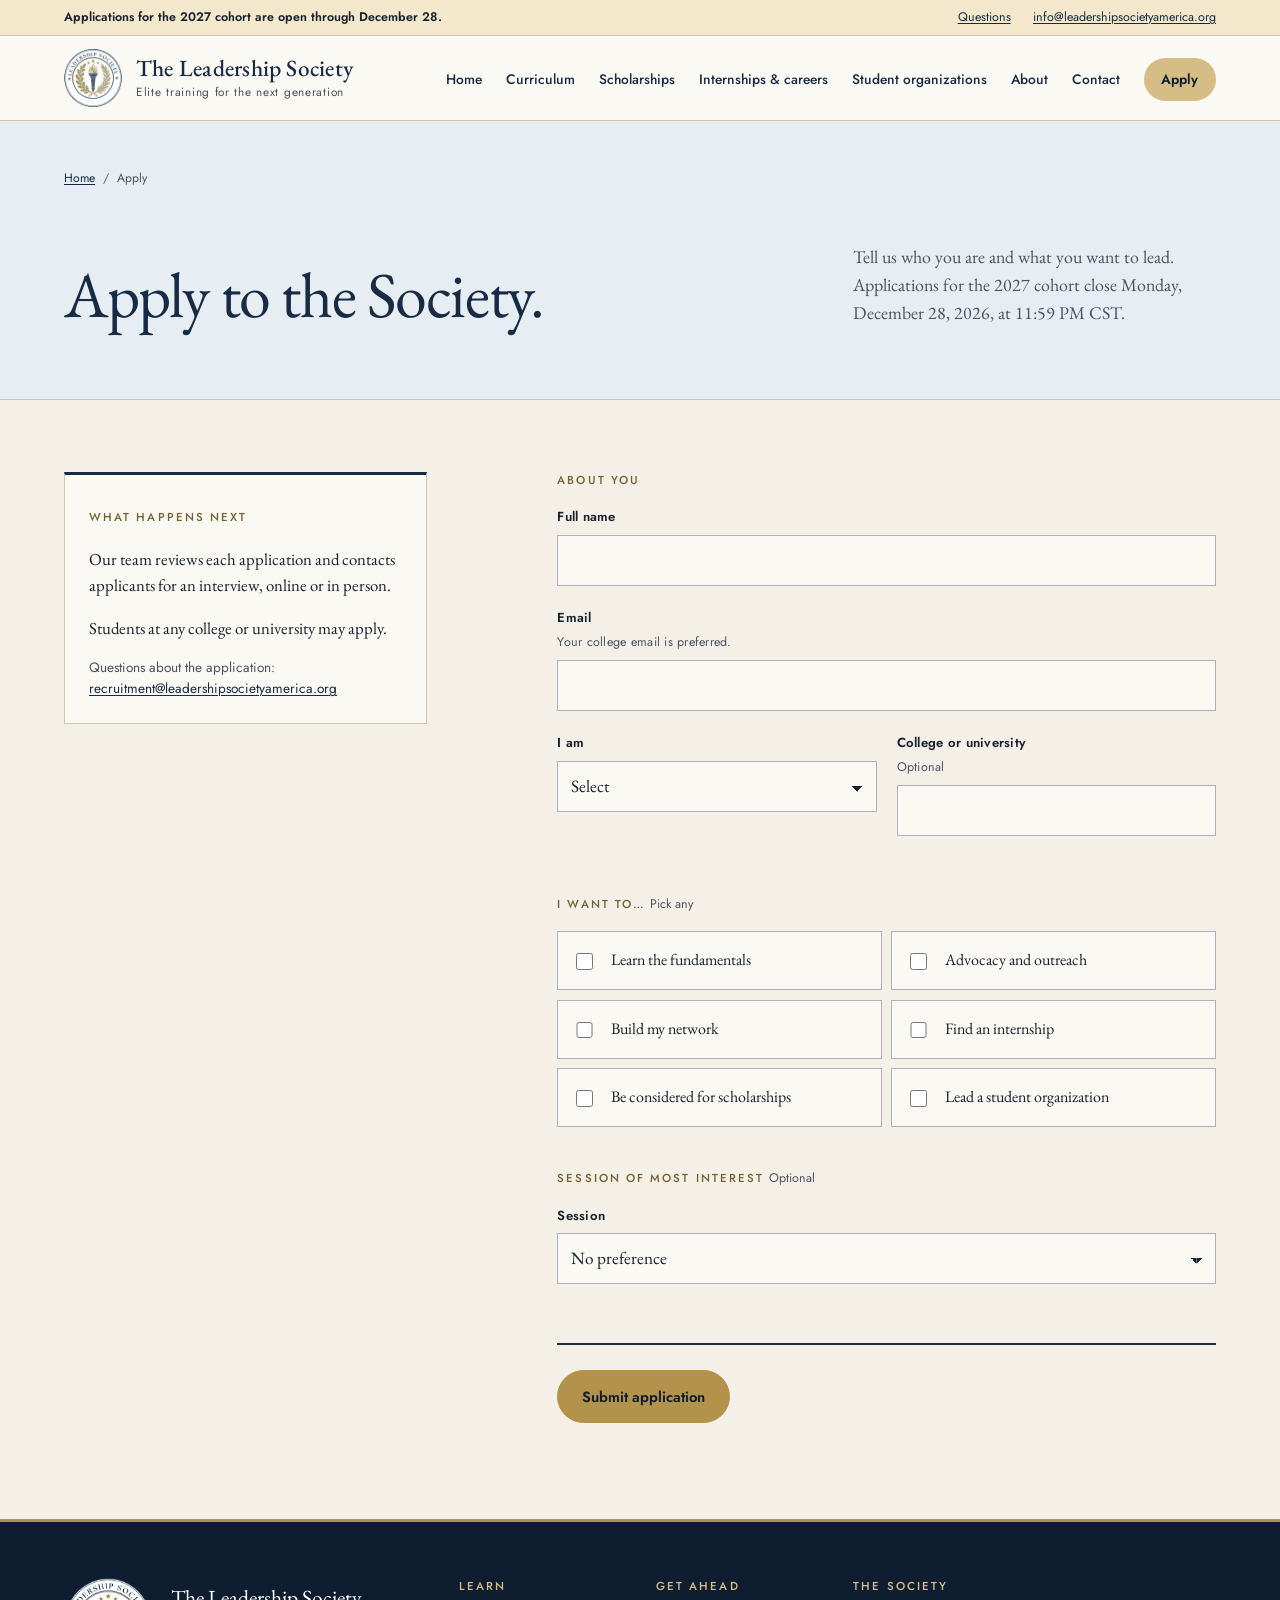
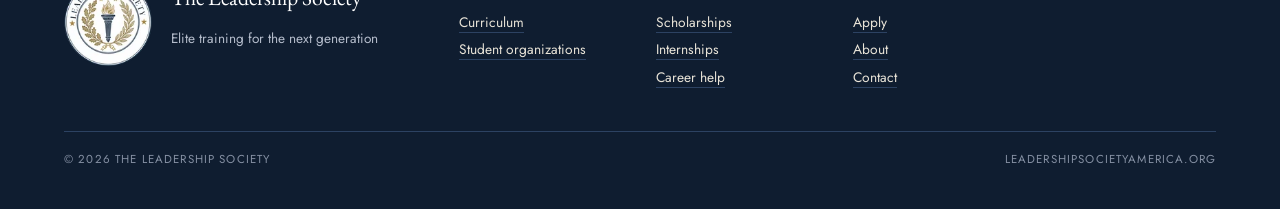
==== apply.html @ 72dde956 "Copy the Leadership Society site from the Viktor preview" ====
<!doctype html>
<html lang="en">
<head>
<meta charset="utf-8">
<meta name="viewport" content="width=device-width, initial-scale=1">
<title>Apply | The Leadership Society</title>
<meta name="description" content="Apply to the Leadership Society. Applications for the 2027 cohort close Monday, December 28, 2026, at 11:59 PM CST.">
<meta name="theme-color" content="#fbf9f4">
<meta property="og:title" content="Apply | The Leadership Society">
<meta property="og:description" content="Apply to the Leadership Society. Applications for the 2027 cohort close Monday, December 28, 2026, at 11:59 PM CST.">
<meta property="og:type" content="website">
<meta property="og:image" content="https://www.leadershipsocietyamerica.org/assets/img/seal-512.png">
<link rel="icon" href="/assets/img/favicon-32.png" sizes="32x32" type="image/png">
<link rel="apple-touch-icon" href="/assets/img/apple-touch-icon.png">
<link rel="preload" href="/assets/fonts/eb-garamond-latin-400-normal.woff2" as="font" type="font/woff2" crossorigin>
<link rel="preload" href="/assets/fonts/jost-latin-500-normal.woff2" as="font" type="font/woff2" crossorigin>
<link rel="stylesheet" href="/assets/site.css">
</head>
<body>
<a class="skip" href="#main">Skip to content</a>
<div class="utility"><div class="wrap"><span><b>Applications for the 2027 cohort are open through December 28.</b></span><span class="u-right"><a href="/trainings#questions">Questions</a><a href="mailto:info@leadershipsocietyamerica.org">info@leadershipsocietyamerica.org</a></span></div></div>
<header class="masthead">
  <div class="wrap">
    <a class="brand" href="/" aria-label="The Leadership Society, home">
      <picture><source type="image/webp" srcset="/assets/img/seal-128.webp 1x, /assets/img/seal-256.webp 2x"><img src="/assets/img/seal-128.png" alt="" width="64" height="64" decoding="async"></picture>
      <span class="brand-name"><b>The Leadership Society</b><small>Elite training for the next generation</small></span>
    </a>
    <button class="menu-toggle" type="button" aria-expanded="false" aria-controls="site-nav" aria-label="Open menu"><svg class="mt-icon" viewBox="0 0 24 24" width="18" height="18" fill="none" stroke="currentColor" stroke-width="1.6" stroke-linecap="round" aria-hidden="true" focusable="false"><path class="mt-a" d="M4 7h16"/><path class="mt-b" d="M4 12h16"/><path class="mt-c" d="M4 17h16"/></svg><span class="mt-label">Menu</span></button>
    <nav class="nav" id="site-nav" aria-label="Main"><ul><li><a href="/">Home</a></li><li><a href="/trainings">Curriculum</a></li><li><a href="/scholarships">Scholarships</a></li><li><a href="/internships">Internships &amp; careers</a></li><li><a href="/organizations">Student organizations</a></li><li><a href="/about">About</a></li><li><a href="/contact">Contact</a></li><li><a href="/apply" class="nav-apply" aria-current="page">Apply</a></li></ul></nav>
  </div>
</header>
<main id="main">
<section class="pagehead">
  <div class="wrap">
    <nav class="crumbs" aria-label="Breadcrumb"><a href="/">Home</a><span aria-hidden="true">/</span>Apply</nav>
    <div class="grid">
      <div class="ph-main"><h1 class="display">Apply to the Society.</h1></div>
      <div class="aside"><p>Tell us who you are and what you want to lead. Applications for the 2027 cohort close Monday, December 28, 2026, at 11:59 PM CST.</p></div>
    </div>
  </div>
</section>

<div class="form-wrap">
  <div class="wrap grid">
    <aside class="form-side">
      <div class="box">
        <span class="label">What happens next</span>
        <p style="margin-top:1rem">Our team reviews each application and contacts applicants for an interview, online or in person.</p>
        <p>Students at any college or university may apply.</p>
        <p class="small">Questions about the application: <a href="mailto:recruitment@leadershipsocietyamerica.org">recruitment@leadershipsocietyamerica.org</a></p>
      </div>
    </aside>
    <div class="form-main">
      <!-- TODO(application backend): this placeholder form does not submit anywhere. The native 45-question application and its delivery backend are a separate work stream; mount it here (keep id="join-form" or update site.js). Hidden utm_source is filled by site.js. -->
      <form id="join-form" action="#" method="post" data-endpoint="" novalidate>
        <input type="hidden" name="utm_source" id="utm_source" value="Direct">
        <fieldset>
          <legend class="label">About you</legend>
          <div class="field"><label for="name">Full name</label><input type="text" id="name" name="name" autocomplete="name" required aria-describedby="name-err"><span class="error" id="name-err" aria-live="polite"></span></div>
          <div class="field"><label for="email">Email <span class="hint">Your college email is preferred.</span></label><input type="email" id="email" name="email" autocomplete="email" inputmode="email" required aria-describedby="email-err"><span class="error" id="email-err" aria-live="polite"></span></div>
          <div class="field-row">
            <div class="field"><label for="role">I am</label><select id="role" name="role" required aria-describedby="role-err"><option value="">Select</option><option>A college student</option><option>A graduate student</option><option>An educator or adviser</option><option>Other</option></select><span class="error" id="role-err" aria-live="polite"></span></div>
            <div class="field"><label for="college">College or university <span class="hint">Optional</span></label><input type="text" id="college" name="college" autocomplete="organization"></div>
          </div>
        </fieldset>
        <fieldset aria-describedby="goal-err">
          <legend class="label">I want to&hellip; <span class="hint" style="display:inline;text-transform:none;letter-spacing:0">Pick any</span></legend>
          <div class="chk"><label class="choice"><input type="checkbox" name="goal" value="training"><span>Learn the fundamentals</span></label><label class="choice"><input type="checkbox" name="goal" value="advocacy"><span>Advocacy and outreach</span></label><label class="choice"><input type="checkbox" name="goal" value="network"><span>Build my network</span></label><label class="choice"><input type="checkbox" name="goal" value="internship"><span>Find an internship</span></label><label class="choice"><input type="checkbox" name="goal" value="scholarship"><span>Be considered for scholarships</span></label><label class="choice"><input type="checkbox" name="goal" value="organization"><span>Lead a student organization</span></label></div>
          <span class="error" id="goal-err" aria-live="polite"></span>
        </fieldset>
        <fieldset>
          <legend class="label">Session of most interest <span class="hint" style="display:inline;text-transform:none;letter-spacing:0">Optional</span></legend>
          <div class="field"><label for="training">Session</label><select id="training" name="training"><option value="">No preference</option><option value="speaking">Speaking to a room</option><option value="meetings">Running a meeting</option><option value="peers">Leading your peers</option><option value="student-org">Leading a student organization</option><option value="coalitions">Bringing people together</option><option value="advocacy">Advocating on campus</option><option value="sales">Sales and marketing</option><option value="internship">Starting an internship</option><option value="resume">R&eacute;sum&eacute;s and interviews</option></select></div>
        </fieldset>
        <div class="form-actions">
          <button class="btn btn-gold" type="submit">Submit application</button>
          
        </div>
        <div class="form-status" id="form-status" role="status" hidden></div>
      </form>
    </div>
  </div>
</div>
</main>
<footer class="footer">
  <div class="wrap">
    <div class="grid">
      <div class="f-brand">
        <picture><source type="image/webp" srcset="/assets/img/seal-128.webp 1x, /assets/img/seal-256.webp 2x"><img src="/assets/img/seal-128.png" alt="" width="88" height="88" loading="lazy" decoding="async"></picture>
        <div><p>The Leadership Society</p><span class="small">Elite training for the next generation</span></div>
      </div>
      <div class="f-col">
        <span class="label">Learn</span>
        <ul><li><a href="/trainings">Curriculum</a></li><li><a href="/organizations">Student organizations</a></li></ul>
      </div>
      <div class="f-col">
        <span class="label">Get ahead</span>
        <ul><li><a href="/scholarships">Scholarships</a></li><li><a href="/internships">Internships</a></li><li><a href="/internships#career-help">Career help</a></li></ul>
      </div>
      <div class="f-col wide">
        <span class="label">The Society</span>
        <ul><li><a href="/apply">Apply</a></li><li><a href="/about">About</a></li><li><a href="/contact">Contact</a></li></ul>
      </div>
    </div>
    <div class="colophon"><span>&copy; 2026 The Leadership Society</span><span>leadershipsocietyamerica.org</span></div>
  </div>
</footer>
<script src="/assets/site.js" defer></script>
</body>
</html>
---- assets/site.css ----
/* The Leadership Society — site styles
   Type: EB Garamond (display, text) + Jost (labels, UI; replaced Libre Franklin 2026-10-15). Both SIL OFL, self-hosted.
   Palette: navy and gold from the seal, on off-white paper. */

@font-face { font-family: "EB Garamond"; src: url("fonts/eb-garamond-latin-400-normal.woff2") format("woff2"); font-weight: 400; font-style: normal; font-display: swap; }
@font-face { font-family: "EB Garamond"; src: url("fonts/eb-garamond-latin-400-italic.woff2") format("woff2"); font-weight: 400; font-style: italic; font-display: swap; }
@font-face { font-family: "EB Garamond"; src: url("fonts/eb-garamond-latin-500-normal.woff2") format("woff2"); font-weight: 500; font-style: normal; font-display: swap; }
@font-face { font-family: "Jost"; src: url("fonts/jost-latin-400-normal.woff2") format("woff2"); font-weight: 400; font-style: normal; font-display: swap; }
@font-face { font-family: "Jost"; src: url("fonts/jost-latin-500-normal.woff2") format("woff2"); font-weight: 500; font-style: normal; font-display: swap; }
@font-face { font-family: "Jost"; src: url("fonts/jost-latin-600-normal.woff2") format("woff2"); font-weight: 600; font-style: normal; font-display: swap; }

:root {
  --paper: #f4f0e7;
  --paper-deep: #ebe5d8;
  --white: #fbf9f4;
  --ink: #18212d;
  --ink-soft: #4b5361;
  --navy: #172b45;
  --navy-deep: #0f1d30;
  --navy-line: #2c4262;
  --gold: #b3924b;        /* gold on navy */
  --gold-light: #d6bd86;  /* small gold text on navy */
  --gold-ink: #75602f;    /* gold dark enough for text on paper */
  --on-navy: #e9e4d8;
  --on-navy-soft: #b4bccb;
  --rule: #cfc7b6;
  --gold-wash: #f3e8cc;
  --sky: #e6edf3;

  --serif: "EB Garamond", "Iowan Old Style", "Palatino Linotype", Palatino, Georgia, serif;
  --sans: "Jost", "Futura", "Century Gothic", "Helvetica Neue", Arial, sans-serif;

  --measure: 34rem;
  --gutter: clamp(1.25rem, 4vw, 3rem);
  --wrap: 78rem;
}

*, *::before, *::after { box-sizing: border-box; }
html { -webkit-text-size-adjust: 100%; text-size-adjust: 100%; scroll-padding-top: 1rem; }
body {
  margin: 0; background: var(--paper); color: var(--ink);
  font-family: var(--serif); font-size: clamp(1.1rem, 0.35vw + 1rem, 1.25rem); line-height: 1.55;
  font-kerning: normal; font-variant-ligatures: common-ligatures; text-rendering: optimizeLegibility;
}
img, svg { display: block; max-width: 100%; height: auto; }
a { color: var(--navy); text-decoration-thickness: 1px; text-underline-offset: 0.18em; }
a:hover { text-decoration-thickness: 2px; }
:focus-visible { outline: 2px solid var(--gold); outline-offset: 3px; }
::selection { background: var(--navy); color: var(--paper); }

.skip { position: absolute; left: -999px; top: 0; background: var(--gold); color: var(--navy-deep); padding: .6rem 1rem; font-family: var(--sans); font-size: .85rem; z-index: 10; }
.skip:focus { left: 1rem; top: 1rem; }
.wrap { max-width: var(--wrap); margin: 0 auto; padding: 0 var(--gutter); }
.grid { display: grid; grid-template-columns: repeat(12, minmax(0, 1fr)); column-gap: clamp(1rem, 2.5vw, 2.5rem); }

.label { font-family: var(--sans); font-size: .72rem; font-weight: 600; letter-spacing: .16em; text-transform: uppercase; color: var(--gold-ink); }
.on-navy .label, .label.light { color: var(--gold-light); }

/* ---------- Utility bar + header (light, school-like) ---------- */
.utility { background: var(--gold-wash); color: var(--ink); font-family: var(--sans); font-size: .78rem; border-bottom: 1px solid var(--rule); }
.utility .wrap { display: flex; justify-content: space-between; gap: 1rem; padding-top: .5rem; padding-bottom: .5rem; }
.utility a { color: var(--navy); }
.utility b { font-weight: 600; }
.utility .u-right { display: flex; gap: 1.4rem; }

.masthead { background: var(--white); color: var(--navy); border-bottom: 1px solid var(--rule); position: relative; }
.masthead .wrap { display: flex; align-items: center; justify-content: space-between; gap: 2rem; padding-top: .8rem; padding-bottom: .8rem; }
.brand { display: flex; align-items: center; gap: .9rem; color: var(--navy); text-decoration: none; }
.brand img { width: 3.6rem; height: 3.6rem; flex: none; }
.brand-name { display: flex; flex-direction: column; line-height: 1.05; }
.brand-name b { font-weight: 500; font-size: 1.45rem; letter-spacing: .01em; color: var(--navy); }
.brand-name small { font-family: var(--sans); font-size: .66rem; letter-spacing: .08em; color: var(--ink-soft); margin-top: .35rem; }

.nav ul { list-style: none; margin: 0; padding: 0; display: flex; gap: 1.5rem; align-items: center; }
.nav a { font-family: var(--sans); font-size: .86rem; font-weight: 500; color: var(--navy); text-decoration: none; padding: .4rem 0; border-bottom: 2px solid transparent; white-space: nowrap; }
.nav a:hover { border-bottom-color: var(--gold); }
.nav a[aria-current="page"] { border-bottom-color: var(--gold); font-weight: 600; }
.nav a.nav-apply { background: var(--gold); color: var(--navy-deep); padding: .7rem 1.1rem; border: 0; border-radius: 999px; font-weight: 600; }
.nav a.nav-apply:hover, .nav a.nav-apply[aria-current="page"] { background: var(--gold-light); }
.menu-toggle { display: none; }

/* ---------- Type ---------- */
h1, h2, h3 { font-weight: 400; margin: 0; letter-spacing: -.01em; }
.display { font-size: clamp(2.7rem, 6vw, 5.4rem); line-height: 1.0; letter-spacing: -.022em; }
.display em { font-style: italic; color: var(--gold); }
.h2 { font-size: clamp(1.9rem, 3.2vw, 2.75rem); line-height: 1.08; }
.h3 { font-size: 1.55rem; line-height: 1.2; }
.lede { font-size: clamp(1.2rem, 1vw + 1rem, 1.5rem); line-height: 1.45; max-width: 33rem; }
p { margin: 0 0 1em; max-width: var(--measure); }
.small { font-family: var(--sans); font-size: .85rem; line-height: 1.55; color: var(--ink-soft); }

.btn { display: inline-block; font-family: var(--sans); font-size: .92rem; font-weight: 600; text-decoration: none; padding: .9rem 1.5rem; border: 1px solid var(--navy); background: var(--navy); color: #fff; border-radius: 999px; cursor: pointer; }
.btn-line { background: transparent; color: var(--navy); }
.btn-line:hover { background: var(--navy); color: #fff; }
.btn:hover { background: var(--navy-deep); border-color: var(--navy-deep); color: #fff; }
.btn-gold { background: var(--gold); border-color: var(--gold); color: var(--navy-deep); }
.btn-gold:hover { background: var(--gold-light); border-color: var(--gold-light); color: var(--navy-deep); }
.textlink { font-family: var(--sans); font-size: .85rem; font-weight: 500; }

/* ---------- Home hero ---------- */
.hero { background: var(--navy); color: var(--on-navy); }
.hero .grid { padding-top: clamp(3rem, 7vw, 5.5rem); padding-bottom: clamp(3rem, 6vw, 4.5rem); align-items: center; row-gap: 2.5rem; }
.hero .copy { grid-column: 1 / span 7; }
.hero .copy .label { display: block; margin-bottom: 1.6rem; }
.hero h1 { color: #fff; }
.hero .lede { color: var(--on-navy); margin-top: 1.8rem; }
.hero .seal-col { grid-column: 9 / span 4; margin: 0; }
.hero .seal-col img { width: 100%; max-width: 21rem; margin-left: auto; border-radius: 50%; box-shadow: 0 0 0 10px rgba(255,255,255,.04), 0 0 0 11px var(--navy-line); }
.cta-line { display: flex; flex-wrap: wrap; align-items: center; gap: 1rem 1.8rem; margin-top: 2.4rem; }
.hero .textlink, .on-navy .textlink { color: #fff; }

.facts { border-top: 1px solid var(--navy-line); }
.facts dl { margin: 0; display: grid; grid-template-columns: repeat(4, 1fr); }
.facts dl > div { padding: 1.4rem 1.5rem 1.6rem 0; }
.facts dl > div + div { border-left: 1px solid var(--navy-line); padding-left: 1.5rem; }
.facts dt { margin-bottom: .45rem; }
.facts dd { margin: 0; font-size: 1.2rem; line-height: 1.3; color: #fff; }

/* ---------- Sections ---------- */
.section { padding: clamp(3.5rem, 8vw, 6.5rem) 0; }
.section.tint { background: var(--paper-deep); }
.section-head { grid-column: 1 / span 4; }
.section-head .label { display: block; margin-bottom: 1rem; }
.section-head p { margin-top: 1.2rem; color: var(--ink-soft); font-size: 1.1rem; }
.section-body { grid-column: 6 / span 7; }
.section-wide { grid-column: 1 / -1; }
.head-row { display: flex; justify-content: space-between; align-items: end; gap: 2rem; flex-wrap: wrap; margin-bottom: 2.2rem; }
.head-row .label { display: block; margin-bottom: 1rem; }

/* ---------- Path panels ---------- */
.path-panels { display: grid; grid-template-columns: 1fr 1fr; gap: 1.5rem; }
.panel { background: var(--white); border: 1px solid var(--rule); border-top: 3px solid var(--navy); display: flex; flex-direction: column; }
.panel-body { padding: 1.8rem 1.8rem 1.6rem; flex: 1; }
.numeral { display: block; font-size: 3rem; line-height: .9; color: var(--gold); margin-bottom: 1rem; }
.panel h3 { margin-bottom: .7rem; }
.panel p { font-size: 1.08rem; }
.ticks { list-style: none; margin: 1.2rem 0 0; padding: 0; font-family: var(--sans); font-size: .86rem; color: var(--ink-soft); }
.ticks li { padding: .55rem 0 .55rem 1.3rem; border-top: 1px solid var(--rule); position: relative; }
.ticks li::before { content: ""; position: absolute; left: 0; top: 1.05rem; width: .55rem; height: 1px; background: var(--gold-ink); }
.panel-cta { display: flex; justify-content: space-between; align-items: center; background: var(--navy); color: #fff; text-decoration: none; font-family: var(--sans); font-size: .76rem; font-weight: 600; letter-spacing: .14em; text-transform: uppercase; padding: 1rem 1.8rem; }
.panel-cta span { color: var(--gold-light); font-size: 1rem; letter-spacing: 0; }
.panel-cta:hover { background: var(--navy-deep); color: #fff; }

/* ---------- Training catalogue ---------- */
.filters { display: flex; flex-wrap: wrap; gap: .5rem; }
.filters button { font-family: var(--sans); font-size: .72rem; font-weight: 600; letter-spacing: .12em; text-transform: uppercase; background: transparent; color: var(--navy); border: 1px solid var(--navy); padding: .6rem .9rem; cursor: pointer; border-radius: 0; }
.filters button[aria-pressed="true"] { background: var(--navy); color: #fff; }
.filters button:hover { border-color: var(--gold-ink); }
.catalogue { list-style: none; margin: 0; padding: 0; border-top: 2px solid var(--navy); }
.session { display: grid; grid-template-columns: 11rem minmax(0, 1.1fr) minmax(0, 1.5fr) 8rem; gap: 1.5rem; align-items: baseline; padding: 1.3rem 0; border-bottom: 1px solid var(--rule); }
.session[hidden] { display: none; }
.track { font-family: var(--sans); font-size: .7rem; font-weight: 600; letter-spacing: .12em; text-transform: uppercase; color: var(--gold-ink); }
.session h3 { font-size: 1.35rem; line-height: 1.2; }
.session p { margin: 0; font-size: 1.02rem; color: var(--ink-soft); }
.format { font-family: var(--sans); font-size: .76rem; color: var(--ink-soft); text-align: right; }
.cat-note { margin-top: 1.3rem; }

/* ---------- Numbers ---------- */
.numbers { background: var(--navy-deep); color: var(--on-navy); }
.numbers .wrap { padding-top: clamp(3rem, 7vw, 5rem); padding-bottom: clamp(3rem, 7vw, 5rem); }
.numbers ul { list-style: none; margin: 2rem 0 0; padding: 0; display: grid; grid-template-columns: repeat(4, 1fr); border-top: 1px solid var(--navy-line); }
.numbers li { padding: 1.6rem 1.5rem 0 0; }
.numbers li + li { border-left: 1px solid var(--navy-line); padding-left: 1.5rem; }
.figure { display: block; font-size: clamp(2.8rem, 5vw, 4.2rem); line-height: 1; color: #fff; }
.figure.pending { color: var(--gold); }
.numbers .what { display: block; font-family: var(--sans); font-size: .82rem; color: var(--on-navy); margin-top: .7rem; }
.numbers .note { display: block; font-family: var(--sans); font-size: .72rem; color: var(--on-navy-soft); margin-top: .3rem; }
.numbers h2 { color: #fff; }

/* ---------- Calendar ---------- */
.calendar { margin: 0; padding: 0; list-style: none; }
.calendar li { display: grid; grid-template-columns: 9.5rem 1fr; gap: 1.5rem; padding: 1.1rem 0; border-bottom: 1px solid var(--rule); }
.calendar li:first-child { border-top: 2px solid var(--navy); }
.calendar .when { font-family: var(--sans); font-size: .76rem; font-weight: 600; letter-spacing: .1em; text-transform: uppercase; color: var(--navy); padding-top: .3rem; }
.calendar p { margin: 0; }

/* ---------- Closing CTA ---------- */
.closing { background: var(--paper-deep); border-top: 1px solid var(--rule); }
.closing .grid { align-items: end; }
.closing h2 { grid-column: 1 / span 7; }
.closing .act { grid-column: 9 / span 4; }

/* ---------- Inner page head ---------- */
.pagehead { background: var(--navy); color: var(--on-navy); }
.pagehead .wrap { padding-top: clamp(2rem, 5vw, 3rem); padding-bottom: clamp(2.5rem, 6vw, 4.5rem); }
.crumbs { font-family: var(--sans); font-size: .76rem; color: var(--on-navy-soft); margin-bottom: clamp(2rem, 5vw, 3.5rem); }
.crumbs a { color: var(--on-navy); }
.crumbs span[aria-hidden] { margin: 0 .5rem; color: var(--gold); }
.pagehead .grid { align-items: end; }
.pagehead .ph-main { grid-column: 1 / span 8; }
.pagehead .label { display: block; margin-bottom: 1.3rem; color: var(--gold-light); }
.pagehead h1 { color: #fff; }
.pagehead .aside { grid-column: 9 / span 4; }
.pagehead .aside p { font-size: 1.12rem; color: var(--on-navy); margin: 0; }

/* ---------- Prose ---------- */
.prose-grid { padding: clamp(3rem, 7vw, 5.5rem) 0; }
.margin-note { grid-column: 1 / span 3; }
.margin-note .label { display: block; position: sticky; top: 1.5rem; }
.prose { grid-column: 4 / span 8; }
.prose h2 { margin: 3.2rem 0 1rem; }
.prose h2:first-child { margin-top: 0; }
.prose p.drop::first-letter { float: left; font-size: 4.4em; line-height: .8; padding: .08em .08em 0 0; color: var(--navy); }
.prose ul { padding-left: 1.1rem; max-width: var(--measure); }
.prose li { margin-bottom: .55rem; }
.prose li::marker { color: var(--gold-ink); }
.prose .path-panels { margin-top: 1.2rem; }
.qa dt { font-size: 1.28rem; margin-top: 1.6rem; }
.qa dd { margin: .35rem 0 0; max-width: var(--measure); color: var(--ink-soft); }

/* ---------- Form ---------- */
.form-wrap { padding: clamp(2.5rem, 6vw, 4.5rem) 0 clamp(4rem, 8vw, 6rem); }
.form-side { grid-column: 1 / span 4; }
.form-side .box { border-top: 3px solid var(--navy); background: var(--white); border-left: 1px solid var(--rule); border-right: 1px solid var(--rule); border-bottom: 1px solid var(--rule); padding: 1.5rem; position: sticky; top: 1.5rem; }
.form-side p { font-size: 1.05rem; }
.form-side p.small { font-size: .85rem; margin: 0; }
.form-main { grid-column: 6 / span 7; }
form fieldset { border: 0; padding: 0; margin: 0 0 2.25rem; }
form legend { padding: 0; margin-bottom: 1.1rem; }
.field { margin-bottom: 1.4rem; }
.field-row { display: grid; grid-template-columns: 1fr 1fr; gap: 1.25rem; }
label, .group-label { display: block; font-family: var(--sans); font-size: .82rem; font-weight: 600; letter-spacing: .02em; margin-bottom: .45rem; }
.hint { display: block; font-family: var(--sans); font-size: .78rem; color: var(--ink-soft); font-weight: 400; margin-top: .3rem; }
input[type="text"], input[type="email"], select, textarea { width: 100%; font: inherit; font-size: 1.08rem; color: var(--ink); background: var(--white); border: 1px solid #aeb2b8; border-radius: 0; padding: .7rem .8rem; appearance: none; }
select { background-image: linear-gradient(45deg, transparent 50%, var(--ink) 50%), linear-gradient(135deg, var(--ink) 50%, transparent 50%); background-position: calc(100% - 1.15rem) 55%, calc(100% - .8rem) 55%; background-size: .35rem .35rem; background-repeat: no-repeat; padding-right: 2.2rem; }
textarea { min-height: 11rem; resize: vertical; line-height: 1.5; }
input:focus, select:focus, textarea:focus { outline: 2px solid var(--navy); outline-offset: 0; border-color: var(--navy); }
input[aria-invalid="true"], select[aria-invalid="true"], textarea[aria-invalid="true"] { border-color: #8a2a22; background: #f7ebe7; }
.error { display: block; font-family: var(--sans); font-size: .78rem; color: #8a2a22; margin-top: .35rem; }
.choices { display: grid; gap: .75rem; }
.choice { display: grid; grid-template-columns: 1.4rem 1fr; gap: .8rem; align-items: start; border: 1px solid #aeb2b8; padding: 1rem 1.1rem; background: var(--white); cursor: pointer; margin: 0; font-family: var(--serif); font-weight: 400; font-size: 1.08rem; letter-spacing: 0; }
.choice input { margin: .3rem 0 0; width: 1.05rem; height: 1.05rem; accent-color: var(--navy); }
.choice small { display: block; font-family: var(--sans); font-size: .8rem; color: var(--ink-soft); margin-top: .2rem; }
.choice:has(input:checked) { border-color: var(--navy); box-shadow: inset 4px 0 0 var(--gold); }
.counter { font-family: var(--sans); font-size: .75rem; color: var(--ink-soft); text-align: right; margin-top: .3rem; }
.form-actions { display: flex; flex-wrap: wrap; gap: 1rem 1.5rem; align-items: center; border-top: 2px solid var(--navy); padding-top: 1.6rem; }
.form-status { font-family: var(--sans); font-size: .9rem; border-left: 3px solid var(--gold); padding: .9rem 1.1rem; background: var(--paper-deep); margin-top: 1.5rem; }
.form-status[hidden] { display: none; }

/* ---------- Contact ---------- */
.contact-body { grid-column: 1 / -1; }
.addresses { list-style: none; margin: 0; padding: 0; border-top: 2px solid var(--navy); }
.addresses li { display: grid; grid-template-columns: 10rem minmax(0, 1fr); gap: 2rem; padding: 2rem 0; border-bottom: 1px solid var(--rule); align-items: baseline; }
.addresses .label { color: var(--navy); }
.addresses a.mail { font-size: clamp(1.25rem, 2.6vw, 2.4rem); text-decoration: none; border-bottom: 1px solid var(--rule); overflow-wrap: anywhere; }
.addresses a.mail:hover { border-bottom-color: var(--gold); }
.addresses p { margin: .5rem 0 0; color: var(--ink-soft); }
.contact-note { margin: 2rem 0 0 12rem; }

/* ---------- Footer ---------- */
.footer { background: var(--navy-deep); color: var(--on-navy-soft); border-top: 3px solid var(--gold); }
.footer .wrap { padding-top: 3.5rem; padding-bottom: 2.5rem; }
.footer .grid { row-gap: 2rem; }
.footer .f-brand { grid-column: 1 / span 4; display: flex; gap: 1.2rem; align-items: flex-start; }
.footer .f-brand img { width: 5.5rem; height: 5.5rem; flex: none; }
.footer .f-brand p { font-size: 1.35rem; color: #fff; margin: .2rem 0 .4rem; }
.footer .f-brand .small { color: var(--on-navy-soft); }
.footer .f-col { grid-column: span 2; }
.footer .f-col.wide { grid-column: span 4; }
.footer .label { color: var(--gold-light); display: block; margin-bottom: .8rem; }
.footer ul { list-style: none; margin: 0; padding: 0; font-family: var(--sans); font-size: .86rem; line-height: 2; }
.footer a { color: var(--on-navy); text-decoration: none; border-bottom: 1px solid var(--navy-line); }
.footer a:hover { border-bottom-color: var(--gold); color: #fff; }
.footer .colophon { border-top: 1px solid var(--navy-line); margin-top: 2.5rem; padding-top: 1.2rem; font-family: var(--sans); font-size: .72rem; letter-spacing: .1em; text-transform: uppercase; color: #8590a3; display: flex; justify-content: space-between; gap: 1rem; flex-wrap: wrap; }

/* ---------- Responsive ---------- */
@media (max-width: 1080px) {
  .nav ul { gap: 1.3rem; }
  .session { grid-template-columns: 9rem minmax(0, 1fr) minmax(0, 1.3fr); }
  .format { display: none; }
}
@media (max-width: 960px) {
  .hero .copy, .hero .seal-col, .pagehead .ph-main, .pagehead .aside, .section-head, .section-body,
  .closing h2, .closing .act, .margin-note, .prose, .form-side, .form-main { grid-column: 1 / -1; }
  .hero .seal-col { order: -1; }
  .hero .seal-col img { max-width: 8rem; margin-left: 0; box-shadow: none; }
  .pagehead .aside { margin-top: 1.5rem; }
  .section-head { margin-bottom: 2rem; }
  .closing .act { margin-top: 1.5rem; }
  .margin-note .label { position: static; margin-bottom: 1rem; }
  .form-side { margin-bottom: 2rem; }
  .form-side .box { position: static; }
  .facts dl, .numbers ul { grid-template-columns: 1fr 1fr; }
  .facts dl > div:nth-child(3) { border-left: 0; padding-left: 0; }
  .facts dl > div:nth-child(n+3) { border-top: 1px solid var(--navy-line); }
  .numbers li:nth-child(3) { border-left: 0; padding-left: 0; }
  .numbers li:nth-child(n+3) { margin-top: 1.6rem; border-top: 1px solid var(--navy-line); }
  .footer .f-brand { grid-column: 1 / -1; }
  .footer .f-col { grid-column: span 4; }
  .footer .f-col.wide { grid-column: span 4; }
}
@media (max-width: 800px) {
  .nav { display: none; position: absolute; left: 0; right: 0; top: 100%; background: var(--navy); border-bottom: 3px solid var(--gold); z-index: 5; }
  .nav.open { display: block; }
  .nav ul { flex-direction: column; align-items: stretch; gap: 0; padding: .25rem var(--gutter) 1.25rem; }
  .nav li { border-top: 1px solid var(--navy-line); }
  .nav li:first-child { border-top: 0; }
  .nav a { display: block; padding: 1rem 0; font-size: .85rem; border-bottom: 0; }
  .nav a[aria-current="page"] { color: var(--gold-light); }
  .nav a.nav-apply { margin-top: .75rem; text-align: center; }
  .menu-toggle { display: inline-block; font-family: var(--sans); font-size: .76rem; font-weight: 600; letter-spacing: .14em; text-transform: uppercase; background: none; border: 1px solid var(--gold); color: #fff; padding: .65rem .9rem; cursor: pointer; border-radius: 0; }
  .brand img { width: 3.1rem; height: 3.1rem; }
  .brand-name b { font-size: 1.2rem; }
  .utility .u-right { display: none; }
  .path-panels { grid-template-columns: 1fr; }
  .session { grid-template-columns: 1fr; gap: .35rem; }
  .calendar li { grid-template-columns: 1fr; gap: .25rem; }
  .field-row { grid-template-columns: 1fr; gap: 0; }
  .addresses li { grid-template-columns: 1fr; gap: .25rem; }
  .addresses a.mail { font-size: 1.2rem; }
  .contact-note { margin-left: 0; }
  .footer .f-col, .footer .f-col.wide { grid-column: 1 / -1; }
}
@media (max-width: 480px) {
  .facts dl, .numbers ul { grid-template-columns: 1fr; }
  .facts dl > div, .facts dl > div + div { border-left: 0; padding-left: 0; }
  .facts dl > div + div { border-top: 1px solid var(--navy-line); }
  .numbers li, .numbers li + li { border-left: 0; padding-left: 0; }
  .numbers li + li { margin-top: 1.6rem; border-top: 1px solid var(--navy-line); }
}
@media (prefers-reduced-motion: no-preference) {
  a, .btn, .nav a, .panel-cta, .filters button { transition: color .15s ease, background-color .15s ease, border-color .15s ease; }
}
@media print { .utility, .nav, .menu-toggle, .footer { display: none; } body { background: #fff; } }

/* fixes: keep seal round inside flex rows; catalogue + ticks inside prose */
picture { display: block; flex: none; }
.prose .ticks, .prose .catalogue { padding-left: 0; max-width: none; }
.prose .ticks li, .prose .catalogue li { margin-bottom: 0; }
.prose .session { grid-template-columns: 9.5rem minmax(0, 1fr) minmax(0, 1.4fr); }
.prose .session .format { display: none; }
@media (max-width: 800px) { .prose .session { grid-template-columns: 1fr; } }

/* =====================================================================
   Open-sign-up redesign (2026-10-15): light, school-like, photo-led.
   Light pages, serif type, rounded buttons; no photo captions.
   ===================================================================== */
.hero { background: var(--white); color: var(--ink); border-bottom: 1px solid var(--rule); }
.hero .grid { align-items: center; }
.hero h1 { color: var(--navy); }
.hero .display em { color: var(--gold-ink); }
.hero .lede { color: var(--ink-soft); }
.hero .copy { grid-column: 1 / span 6; }
.hero .photo-col { grid-column: 8 / span 5; margin: 0; }
.hero .textlink { color: var(--navy); }
.hero .quick { margin-top: 1.4rem; font-family: var(--sans); font-size: .85rem; color: var(--ink-soft); }

.pagehead { background: var(--sky); color: var(--ink); border-bottom: 1px solid var(--rule); }
.pagehead .crumbs { color: var(--ink-soft); }
.pagehead .crumbs a { color: var(--navy); }
.pagehead .crumbs span[aria-hidden] { color: var(--gold-ink); }
.pagehead .label { color: var(--gold-ink); }
.pagehead h1 { color: var(--navy); }
.pagehead .aside p { color: var(--ink-soft); }
.pagehead .display { font-size: clamp(2.4rem, 5vw, 4.2rem); }

/* Photos (credits kept internally in website/internal/photo-credits.md) */
.photo { margin: 0; }
.photo img { width: 100%; height: auto; border-radius: 6px; object-fit: cover; }
.photo figcaption, .credit { font-family: var(--sans); font-size: .72rem; color: var(--ink-soft); margin-top: .4rem; }
.photo figcaption a, .credit a { color: var(--ink-soft); }
.photo-pair { display: grid; grid-template-columns: 1.3fr 1fr; gap: 1rem; align-items: end; }

/* "I want to..." grid */
.want { list-style: none; margin: 0; padding: 0; display: grid; grid-template-columns: repeat(3, 1fr); gap: 1rem; }
.want a { display: flex; flex-direction: column; height: 100%; background: var(--white); border: 1px solid var(--rule); border-radius: 8px; padding: 1.4rem 1.5rem 1.3rem; text-decoration: none; color: var(--ink); }
.want a:hover { border-color: var(--navy); box-shadow: 0 6px 18px -12px rgba(23,43,69,.5); }
.want .verb { font-size: 1.45rem; line-height: 1.15; color: var(--navy); }
.want p { font-size: 1rem; color: var(--ink-soft); margin: .6rem 0 1rem; flex: 1; }
.want .go { font-family: var(--sans); font-size: .82rem; font-weight: 600; color: var(--navy); }

/* Who you are */
.who { display: grid; grid-template-columns: repeat(4, 1fr); gap: 1.5rem; }
.who > div { border-top: 3px solid var(--gold); padding-top: 1rem; }
.who h3 { font-size: 1.35rem; color: var(--navy); margin-bottom: .6rem; }
.who ul { list-style: none; padding: 0; margin: 0; font-family: var(--sans); font-size: .9rem; line-height: 1.5; }
.who li { padding: .4rem 0; border-bottom: 1px solid var(--rule); }

/* Steps */
.steps { list-style: none; margin: 0; padding: 0; display: grid; grid-template-columns: repeat(4, 1fr); gap: 1.5rem; counter-reset: s; }
.steps li { counter-increment: s; }
.steps li::before { content: counter(s); display: grid; place-items: center; width: 2.4rem; height: 2.4rem; border-radius: 50%; background: var(--gold-wash); color: var(--navy); font-family: var(--sans); font-weight: 600; margin-bottom: .8rem; border: 1px solid var(--gold); }
.steps h3 { font-size: 1.3rem; color: var(--navy); margin-bottom: .4rem; }
.steps p { font-size: 1rem; color: var(--ink-soft); margin: 0; }

/* Cards */
.cards { display: grid; grid-template-columns: repeat(3, 1fr); gap: 1.25rem; }
.card { background: var(--white); border: 1px solid var(--rule); border-radius: 8px; padding: 1.5rem; }
.card h3 { font-size: 1.35rem; color: var(--navy); margin-bottom: .5rem; }
.card p { font-size: 1.02rem; color: var(--ink-soft); }
.card .label { display: block; margin-bottom: .6rem; }

.tba { font-style: italic; color: var(--gold-ink); }
.note-box { background: var(--gold-wash); border-left: 4px solid var(--gold); padding: 1.1rem 1.3rem; border-radius: 0 6px 6px 0; font-size: 1.05rem; }
.note-box p:last-child { margin-bottom: 0; }
.partner { background: var(--sky); border: 1px solid var(--rule); border-radius: 8px; padding: 1.4rem 1.6rem; }
.session .signup { font-family: var(--sans); font-size: .8rem; font-weight: 600; text-align: right; white-space: nowrap; }
.catalogue .session { grid-template-columns: 10rem minmax(0, 1fr) minmax(0, 1.4fr) 6.5rem 6rem; }
.chk { display: grid; grid-template-columns: 1fr 1fr; gap: .6rem; }
.chk .choice { font-size: 1rem; }

.closing { background: var(--gold-wash); }
.section.sky { background: var(--sky); }

@media (max-width: 1180px) {
  .nav ul { gap: 1rem; }
  .nav a { font-size: .8rem; }
}
@media (max-width: 1080px) {
  .catalogue .session { grid-template-columns: 9rem minmax(0, 1fr) minmax(0, 1.3fr) 6rem; }
  .catalogue .format { display: none; }
}
@media (max-width: 960px) {
  .hero .copy, .hero .photo-col { grid-column: 1 / -1; }
  .want, .cards { grid-template-columns: 1fr 1fr; }
  .who, .steps { grid-template-columns: 1fr 1fr; }
}
@media (max-width: 1000px) {
  .nav { display: none; position: absolute; left: 0; right: 0; top: 100%; background: var(--white); border-bottom: 2px solid var(--gold); z-index: 5; }
  .nav.open { display: block; }
  .nav ul { flex-direction: column; align-items: stretch; gap: 0; padding: .25rem var(--gutter) 1.25rem; }
  .nav li { border-top: 1px solid var(--rule); }
  .nav li:first-child { border-top: 0; }
  .nav a { display: block; padding: .9rem 0; font-size: .95rem; border-bottom: 0; }
  .nav a.nav-apply { margin-top: .75rem; text-align: center; }
  .menu-toggle { display: inline-block; font-family: var(--sans); font-size: .85rem; font-weight: 600; background: none; border: 1px solid var(--navy); color: var(--navy); padding: .55rem .95rem; cursor: pointer; border-radius: 999px; }
}
@media (max-width: 800px) {
  .menu-toggle { color: var(--navy); border-color: var(--navy); }
  .nav a[aria-current="page"] { color: var(--navy); }
  .catalogue .session { grid-template-columns: 1fr; gap: .35rem; }
  .session .signup { text-align: left; }
  .photo-pair { grid-template-columns: 1fr; }
  .chk { grid-template-columns: 1fr; }
}
@media (max-width: 560px) {
  .want, .cards, .who, .steps { grid-template-columns: 1fr; }
}


/* =====================================================================
   Round 2 (2026-10-15): application flow, Jost, topic icons, hero blur fill, photo tiles.
   ===================================================================== */
/* Header: subheader visible at every width */
.brand-name small { display: block; font-family: var(--sans); font-size: .74rem; font-weight: 400; letter-spacing: .06em; color: var(--ink-soft); margin-top: .3rem; line-height: 1.25; }
.brand { min-width: 0; }
.brand-name { min-width: 0; }

/* Menu button: hamburger + label, morphs to a cross */
.menu-toggle { align-items: center; gap: .55rem; }
@media (max-width: 1000px) {
  .menu-toggle { display: inline-flex; flex: none; font-family: var(--sans); font-size: .9rem; font-weight: 500; letter-spacing: .02em; text-transform: none; background: transparent; color: var(--navy); border: 1px solid var(--rule); border-radius: 6px; padding: .55rem .85rem .55rem .7rem; cursor: pointer; }
  .menu-toggle:hover { border-color: var(--navy); }
  .menu-toggle[aria-expanded="true"] { background: var(--navy); border-color: var(--navy); color: #fff; }
}
.mt-icon { display: block; }
.mt-icon path { transform-box: fill-box; transform-origin: center; }
.menu-toggle[aria-expanded="true"] .mt-a { transform: translateY(5px) rotate(45deg); }
.menu-toggle[aria-expanded="true"] .mt-b { opacity: 0; }
.menu-toggle[aria-expanded="true"] .mt-c { transform: translateY(-5px) rotate(-45deg); }
@media (prefers-reduced-motion: no-preference) { .mt-icon path { transition: transform .2s ease, opacity .15s ease; } }

/* Hero: sharp photo over a blurred cover fill, divided from the copy by a thin rule */
.hero .grid { padding-top: 0 !important; padding-bottom: 0 !important; align-items: stretch; }
.hero .copy { padding: clamp(2.5rem, 6vw, 4.5rem) 0; align-self: center; }
.hero .photo-col { grid-column: 8 / -1; position: relative; border-left: 1px solid var(--rule); margin-right: calc(-1 * var(--gutter)); min-height: 26rem; display: flex; }
.hero-photo { position: relative; margin: 0; width: 100%; overflow: hidden; display: flex; align-items: center; justify-content: center; padding: clamp(1.5rem, 3vw, 2.5rem); }
.hero-photo-fill { position: absolute; inset: -40px; width: calc(100% + 80px); max-width: none; height: calc(100% + 80px); object-fit: cover; filter: blur(40px) saturate(.9) brightness(1.02); transform: scale(1.15); }
.hero-photo::before { content: ""; position: absolute; inset: 0; background: rgba(251,249,244,.3); z-index: 0; }
.hero-photo-main { position: relative; width: 100%; height: auto; max-height: 100%; object-fit: contain; border-radius: 4px; box-shadow: 0 18px 40px -22px rgba(15,29,48,.55); }
@media (min-width: 1300px) { .hero .photo-col { margin-right: calc(-1 * (100vw - var(--wrap)) / 2 - var(--gutter)); } }
@media (max-width: 960px) {
  .hero .photo-col { grid-column: 1 / -1; border-left: 0; border-top: 1px solid var(--rule); margin: 0 calc(-1 * var(--gutter)); min-height: 0; }
  .hero .copy { padding-bottom: 2.5rem; }
}

/* Training topic icons */
.t-icon { width: 1.15rem; height: 1.15rem; flex: none; color: var(--gold); }
.track { display: inline-flex; align-items: center; gap: .5rem; }
.filters button { display: inline-flex; align-items: center; gap: .45rem; }
.filters button .t-icon { width: 1rem; height: 1rem; }
.filters button[aria-pressed="true"] .t-icon { color: var(--gold-light); }

/* Sans text in Jost: slightly larger optical size than Libre Franklin */
.label { letter-spacing: .18em; font-weight: 500; }
.track, .filters button { font-weight: 500; letter-spacing: .14em; }

/* What to expect: blurred photo tiles with white text */
.photo-cards { grid-template-columns: 1fr 1fr; }
.card.photo-card { position: relative; overflow: hidden; padding: 0; border: 0; background: var(--navy-deep); min-height: 15rem; display: flex; }
.photo-card .pc-bg { position: absolute; inset: 0; width: 100%; height: 100%; object-fit: cover; filter: blur(2px); transform: scale(1.06); }
.photo-card::after { content: ""; position: absolute; inset: 0; background: linear-gradient(180deg, rgba(15,29,48,.35) 0%, rgba(15,29,48,.82) 62%, rgba(15,29,48,.9) 100%); }
.photo-card .pc-body { position: relative; z-index: 1; margin-top: auto; padding: 1.5rem; }
.photo-card h3 { color: #fff; }
.photo-card p { color: rgba(255,255,255,.9); margin: 0; }
@media (max-width: 560px) { .photo-cards { grid-template-columns: 1fr; } }

/* Mobile header */
@media (max-width: 800px) {
  .masthead .wrap { gap: .9rem; }
  .brand { gap: .65rem; }
  .brand-name small { font-size: .68rem; letter-spacing: .03em; }
}
@media (max-width: 420px) {
  .brand img { width: 2.6rem; height: 2.6rem; }
  .brand-name b { font-size: 1.08rem; }
  .brand-name small { font-size: .64rem; }
  .menu-toggle .mt-label { font-size: .85rem; }
}
.hero { overflow: hidden; }
.catalogue .session { grid-template-columns: 12rem minmax(0, 1fr) minmax(0, 1.4fr) 6.5rem 5rem; }
@media (max-width: 1080px) { .catalogue .session { grid-template-columns: 11rem minmax(0, 1fr) minmax(0, 1.3fr) 5rem; } }
@media (max-width: 800px) { .catalogue .session { grid-template-columns: 1fr; } }

/* =====================================================================
   November 2026 revisions
   ===================================================================== */
/* Homepage hero: larger Apply button (only this button) */
.btn.btn-apply-lg { font-size: 1.1rem; padding: 1.15rem 2.6rem; min-width: 12rem; text-align: center; letter-spacing: .02em; box-shadow: 0 10px 24px -14px rgba(15,29,48,.55); }

/* Find what fits you: two columns */
.who.who-2 { grid-template-columns: repeat(2, 1fr); gap: 1.5rem 2.5rem; }
@media (max-width: 560px) { .who.who-2 { grid-template-columns: 1fr; } }

/* How to apply: icon beside each step number */
.steps-icons li { display: grid; grid-template-columns: auto 1fr; column-gap: .7rem; align-content: start; }
.steps-icons li::before { grid-column: 1; grid-row: 1; }
.steps-icons .step-icon { grid-column: 2; grid-row: 1; align-self: start; height: 2.4rem; display: flex; align-items: center; color: var(--gold-ink); }
.steps-icons .s-icon { width: 1.4rem; height: 1.4rem; }
.steps-icons h3, .steps-icons p { grid-column: 1 / -1; }

/* Closing: one short line and an Apply button, no heading */
.closing-line .wrap { display: flex; flex-wrap: wrap; align-items: center; justify-content: space-between; gap: 1rem 2rem; }
.closing-line p { margin: 0; font-size: clamp(1.25rem, 1vw + 1rem, 1.6rem); color: var(--navy); max-width: 40rem; }

/* Careers photos: two equal 3:2 columns, top-aligned */
.photo-pair.photo-pair-equal { grid-template-columns: 1fr 1fr; align-items: start; }
.photo-pair-equal .photo img { aspect-ratio: 3 / 2; object-fit: cover; }
@media (max-width: 800px) { .photo-pair.photo-pair-equal { grid-template-columns: 1fr; } }

/* Contact aside link */
.pagehead .aside a { color: inherit; }
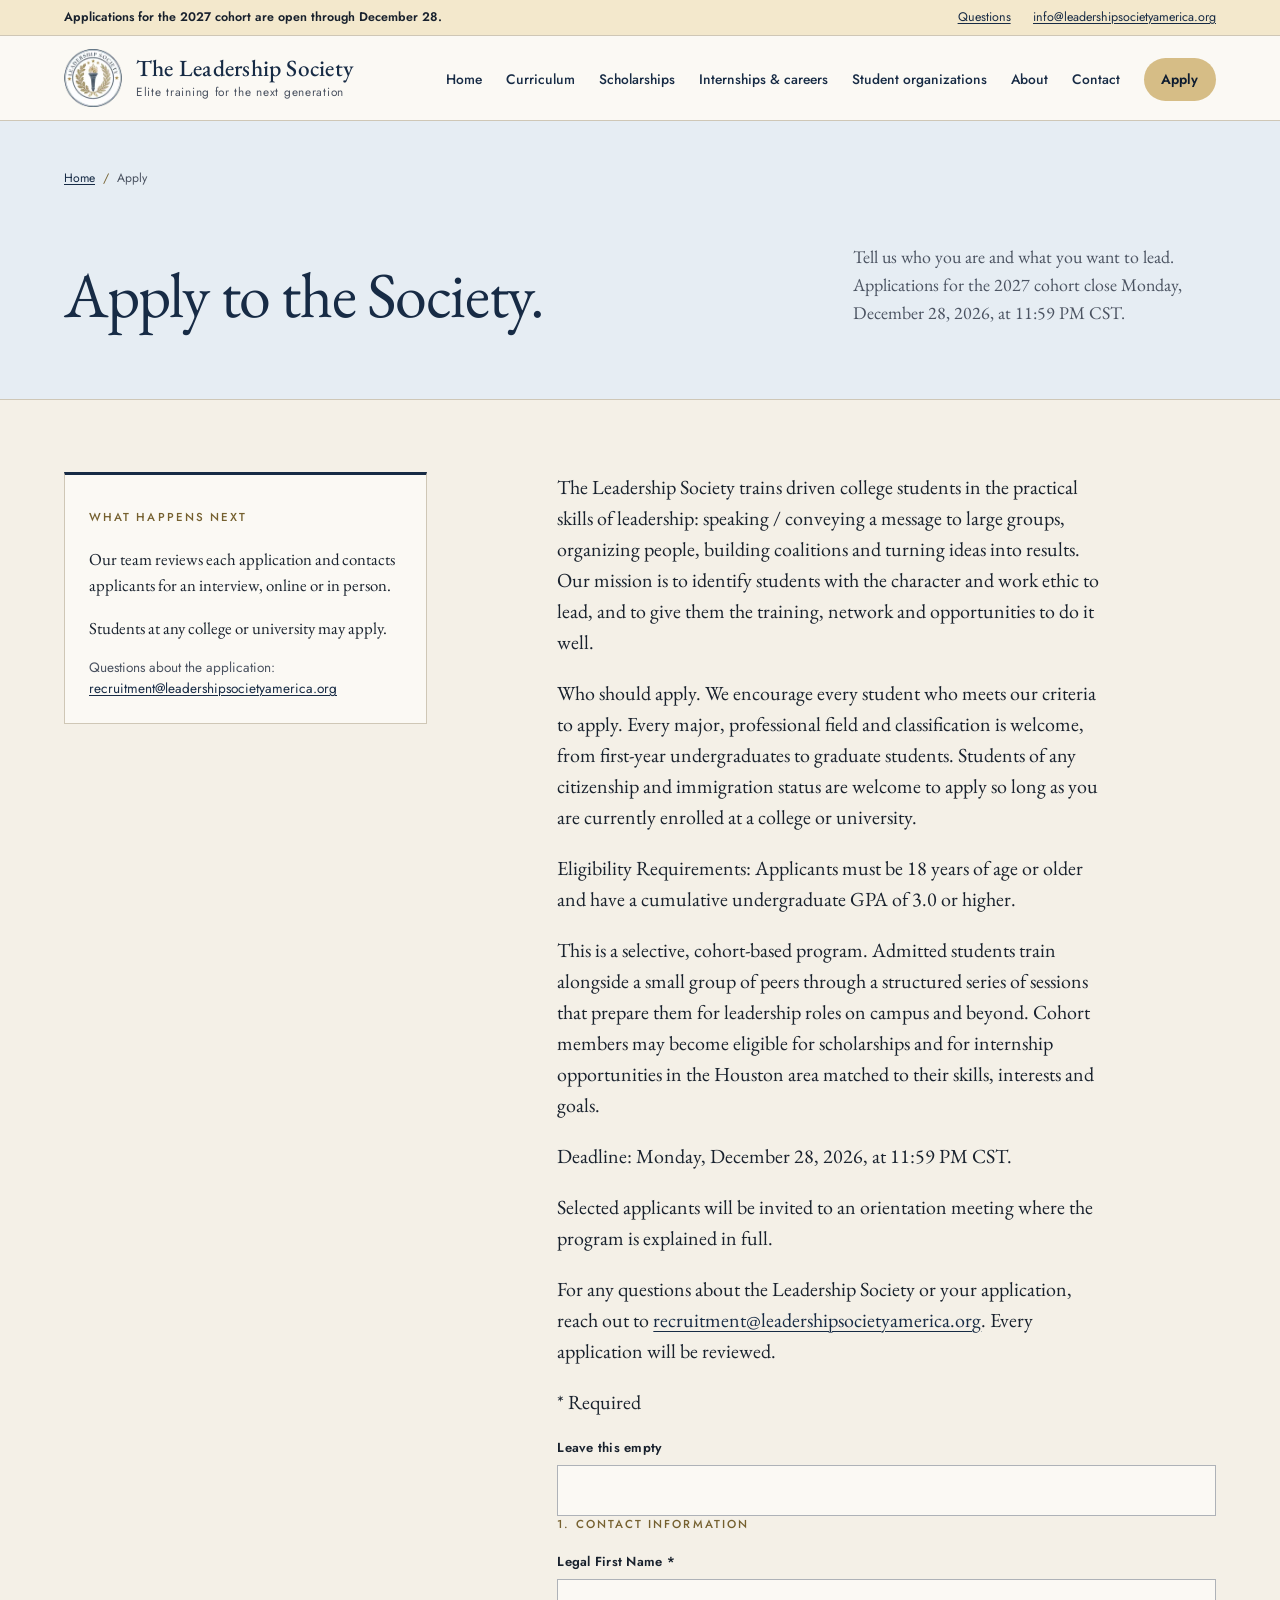
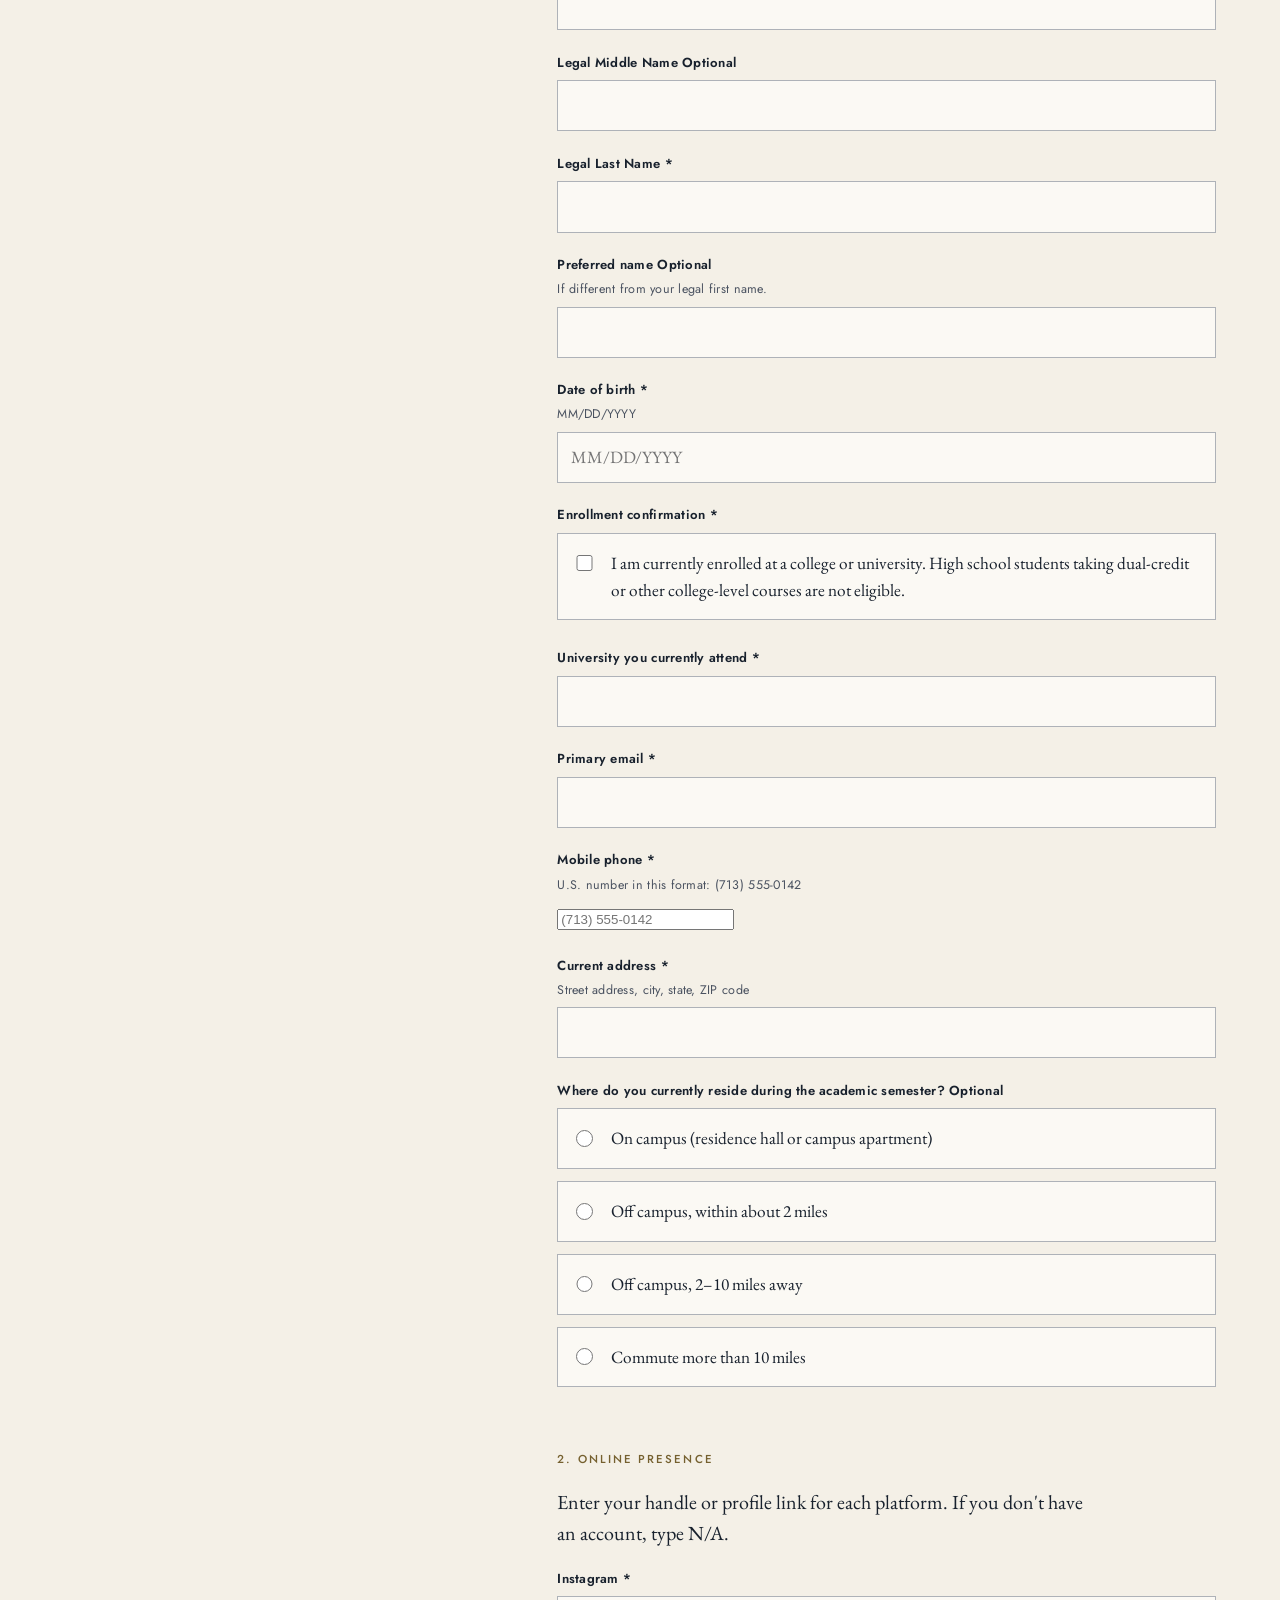
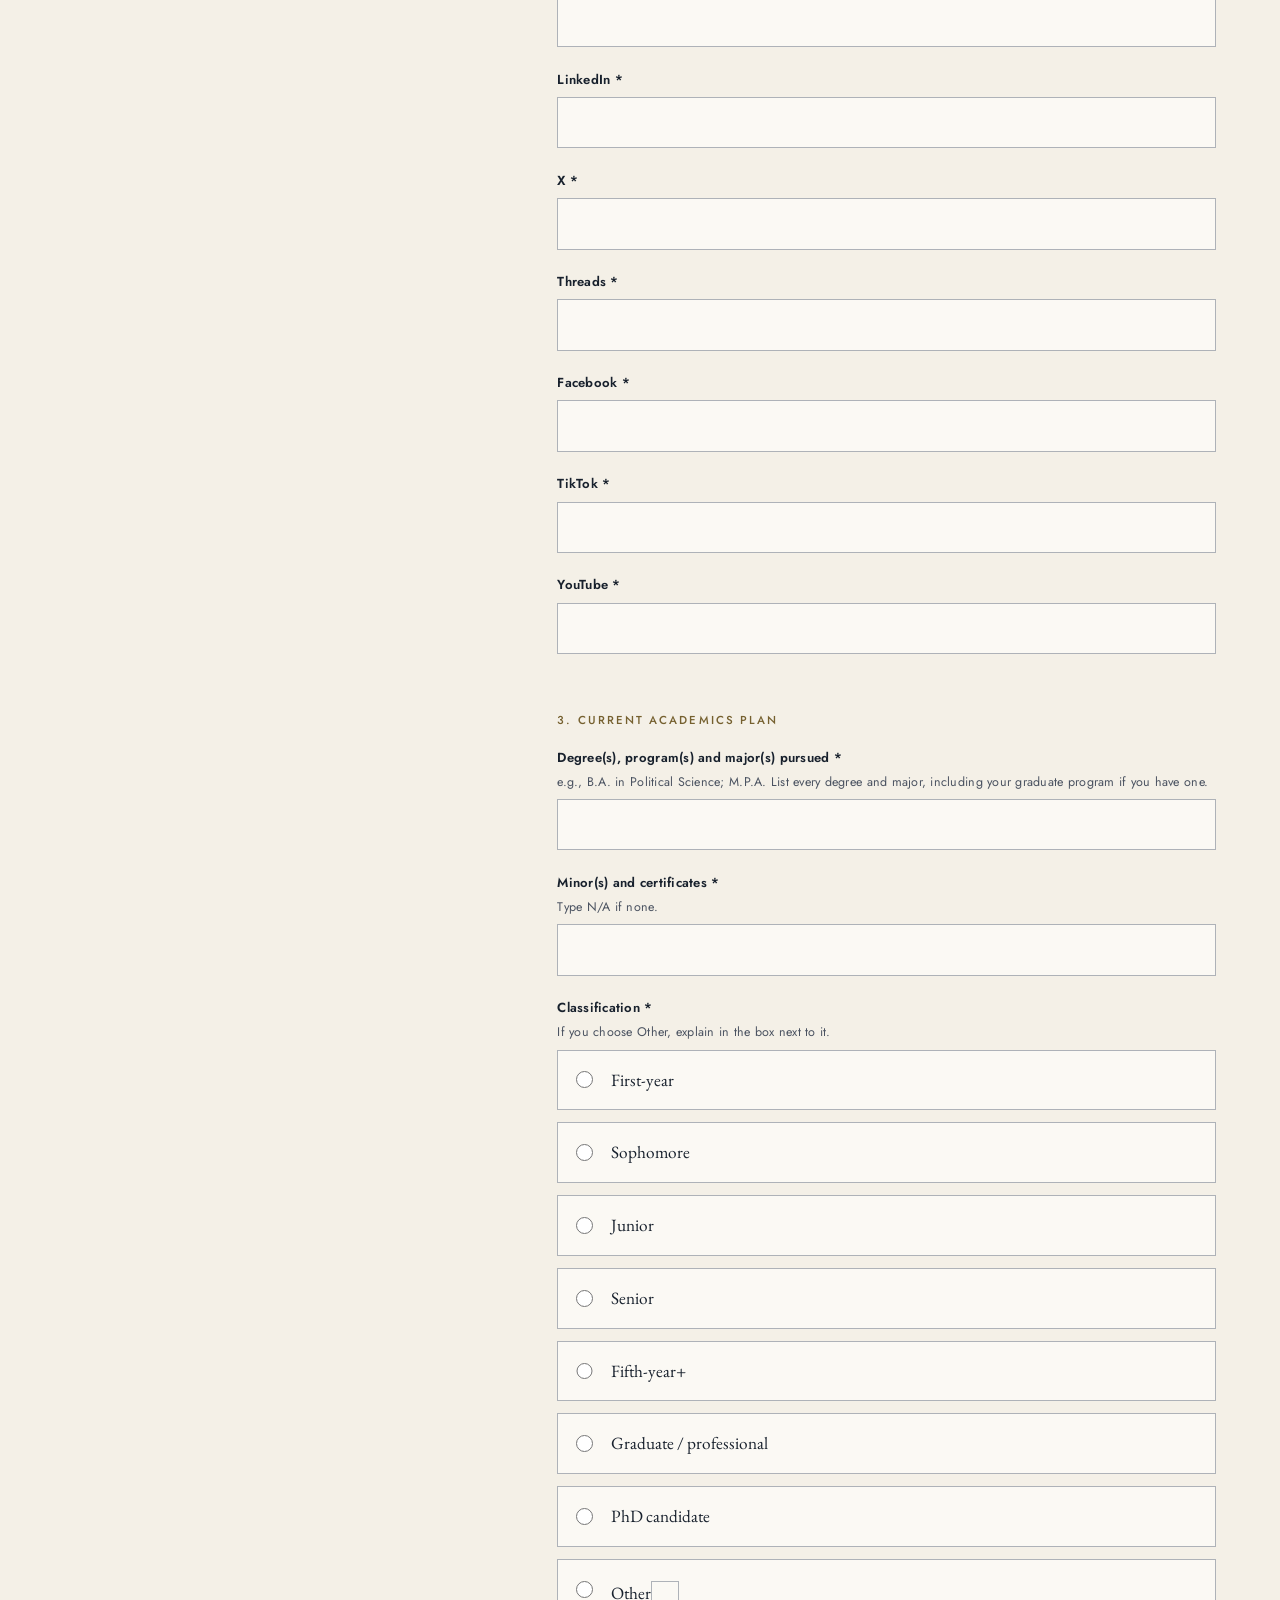
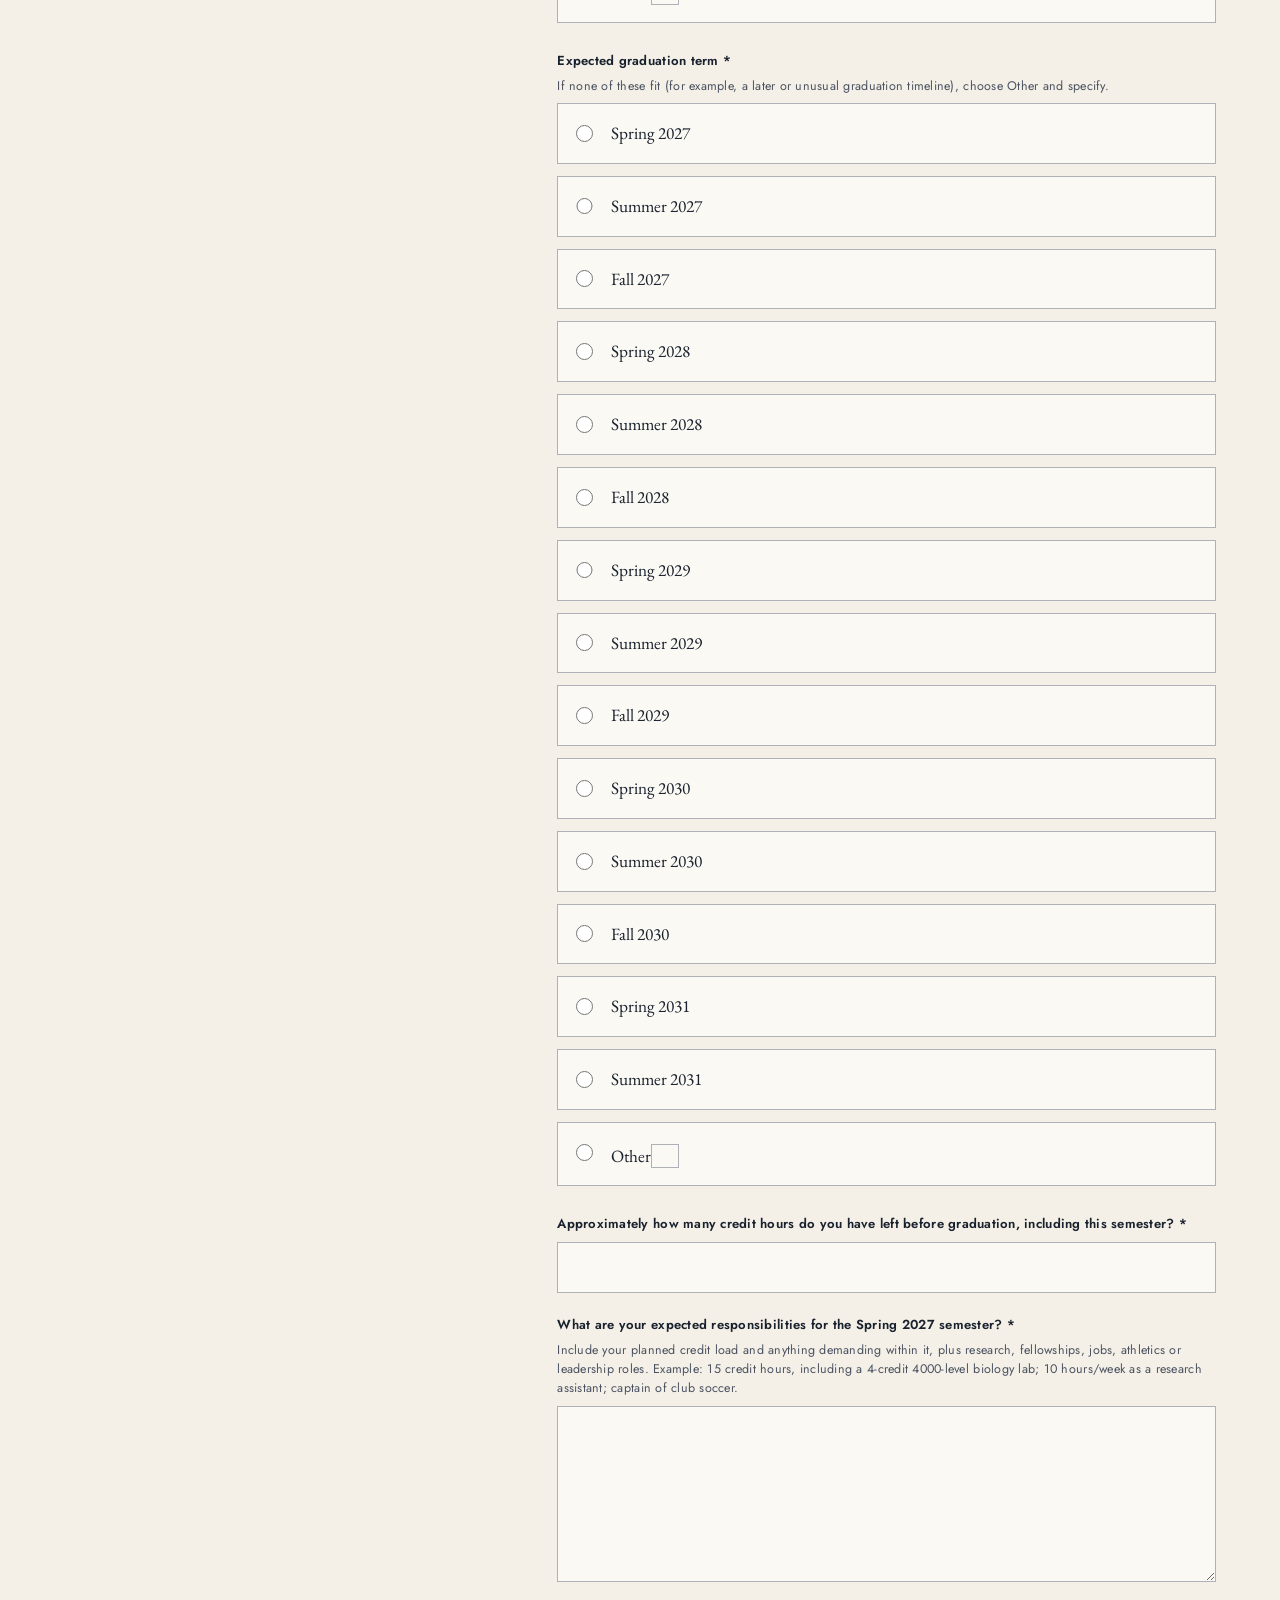
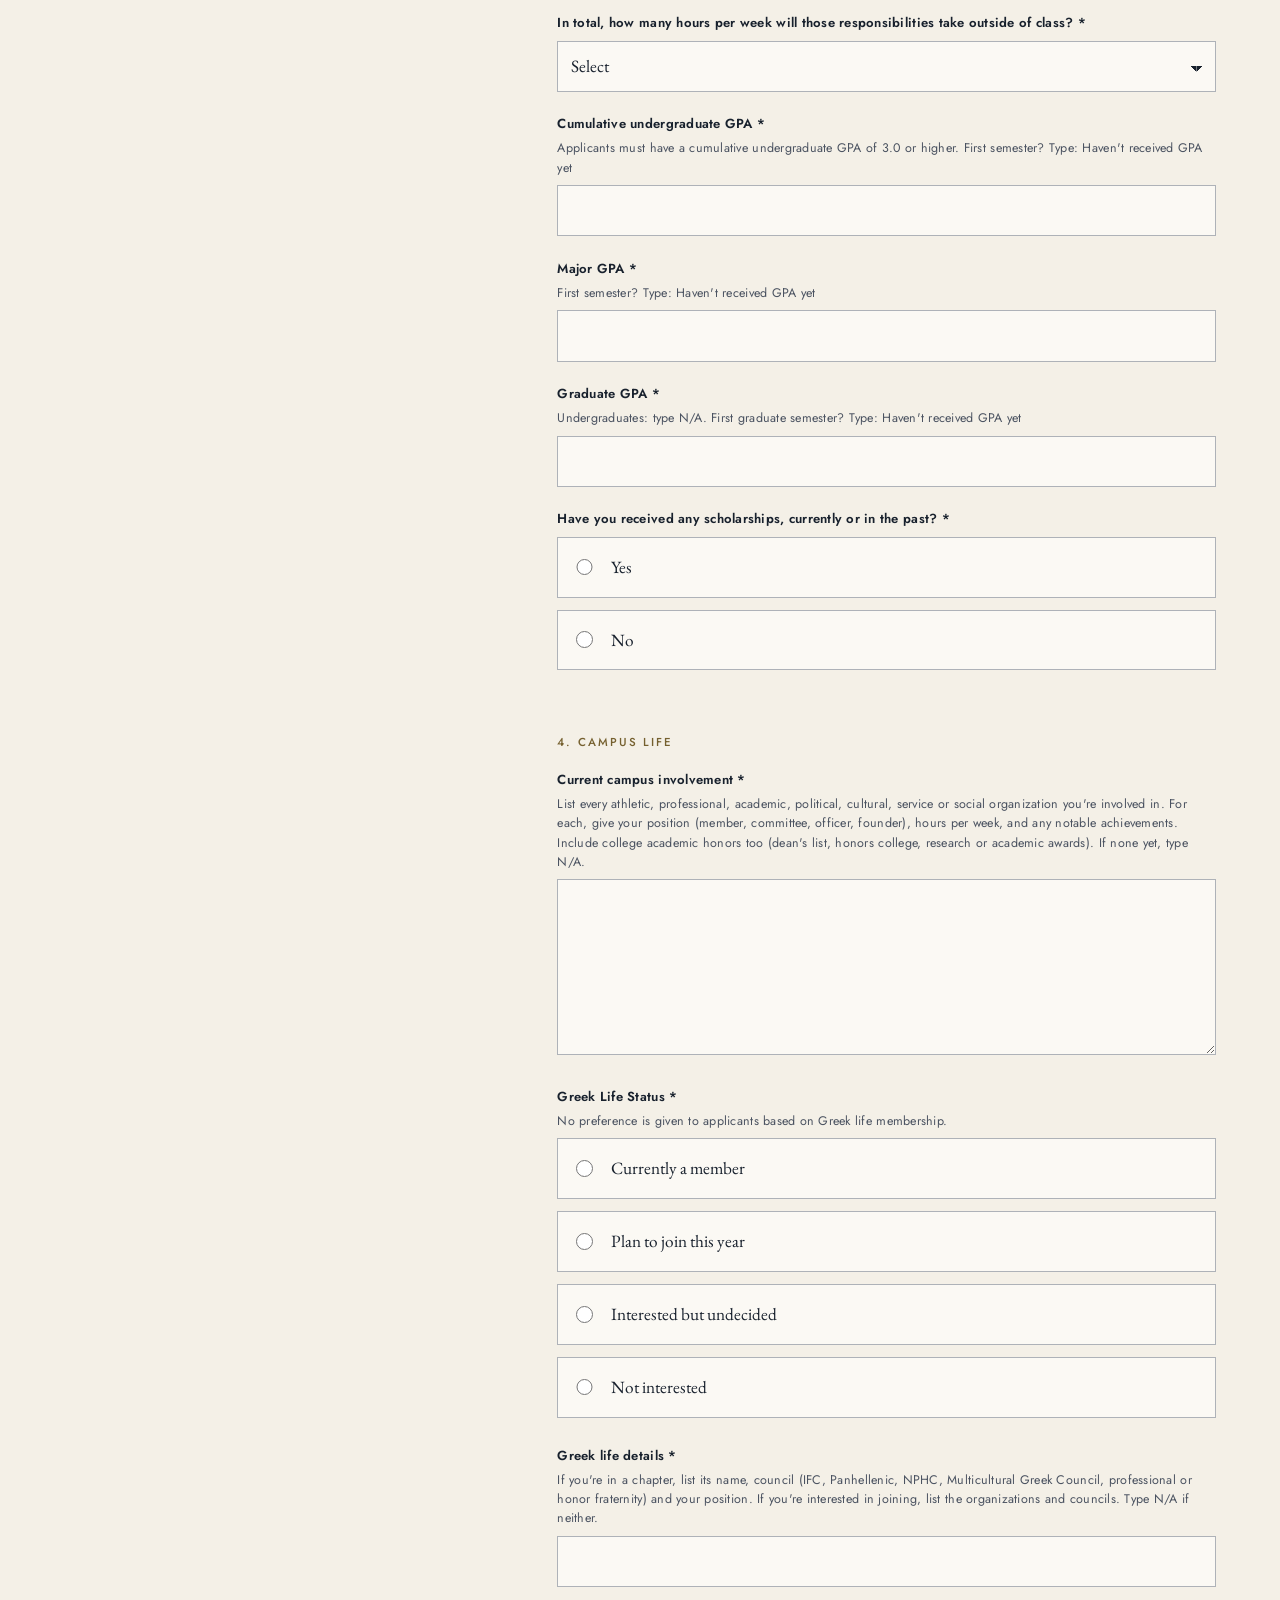
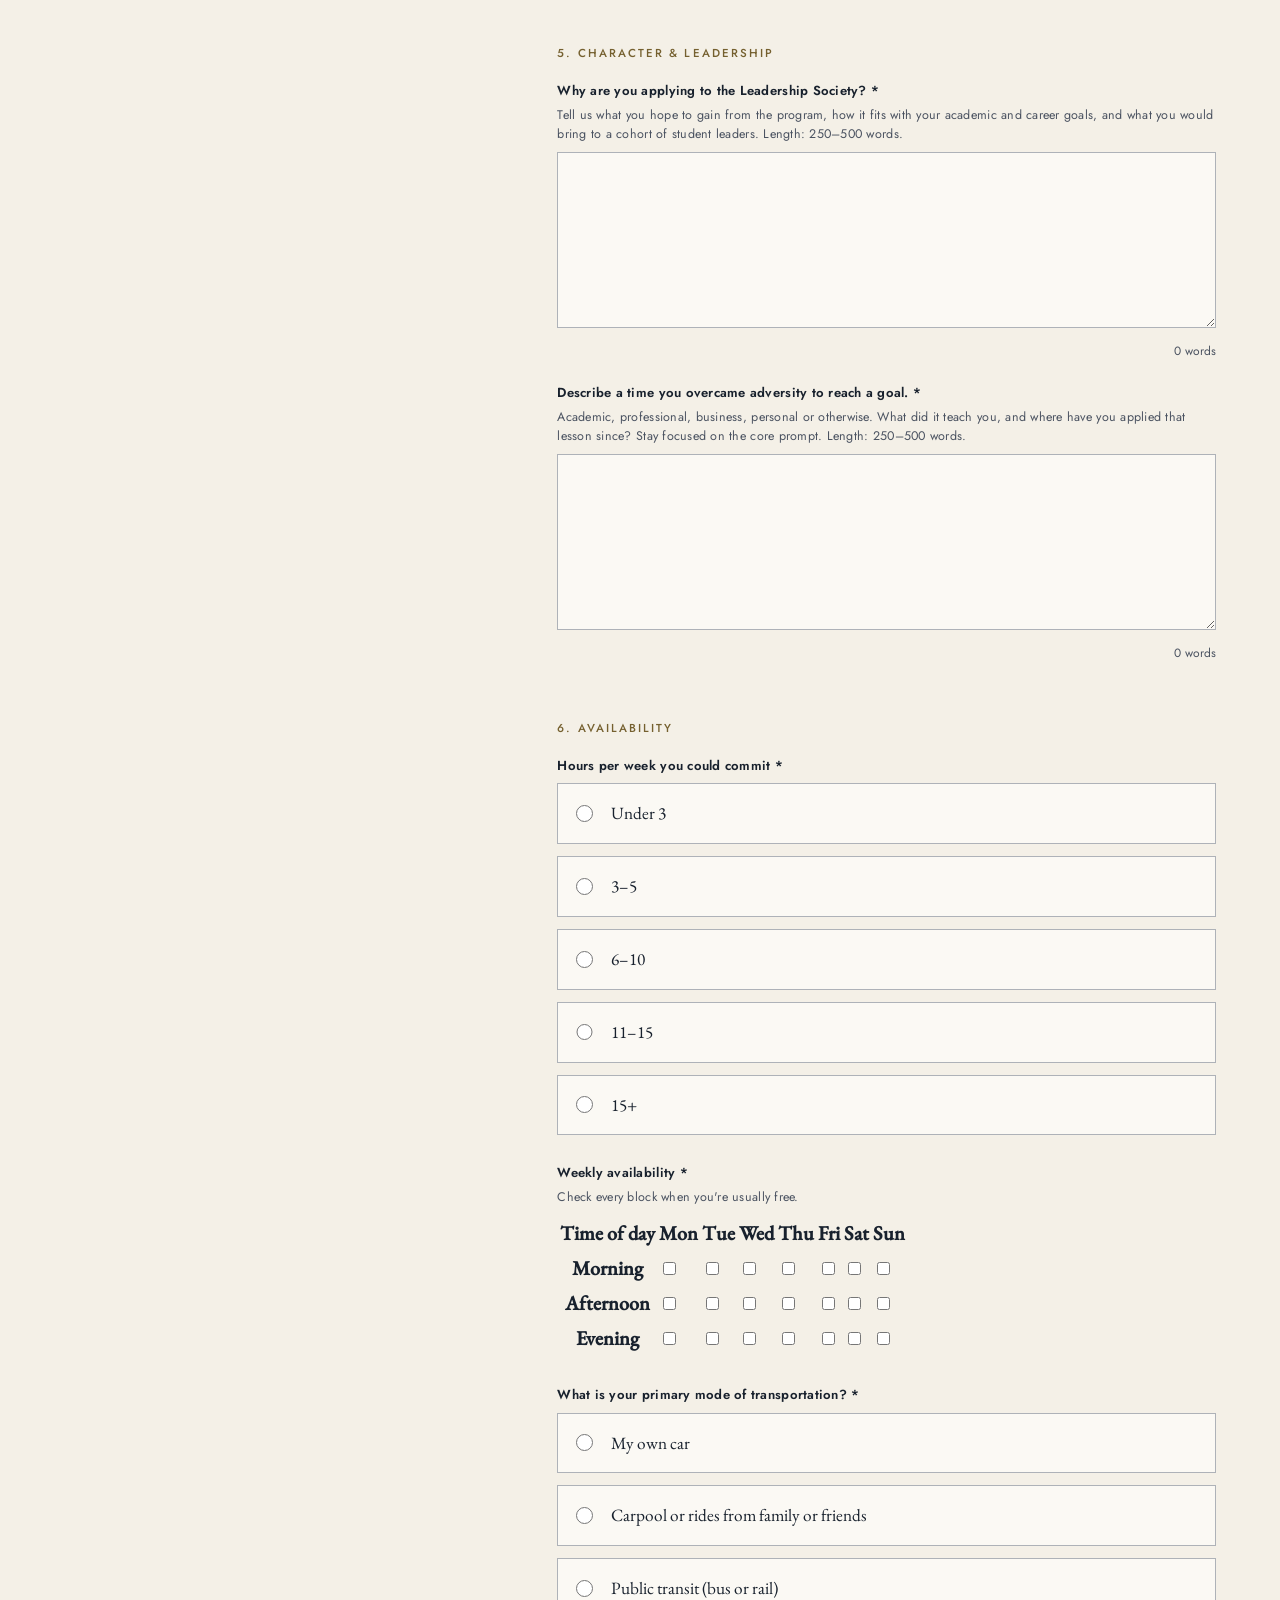
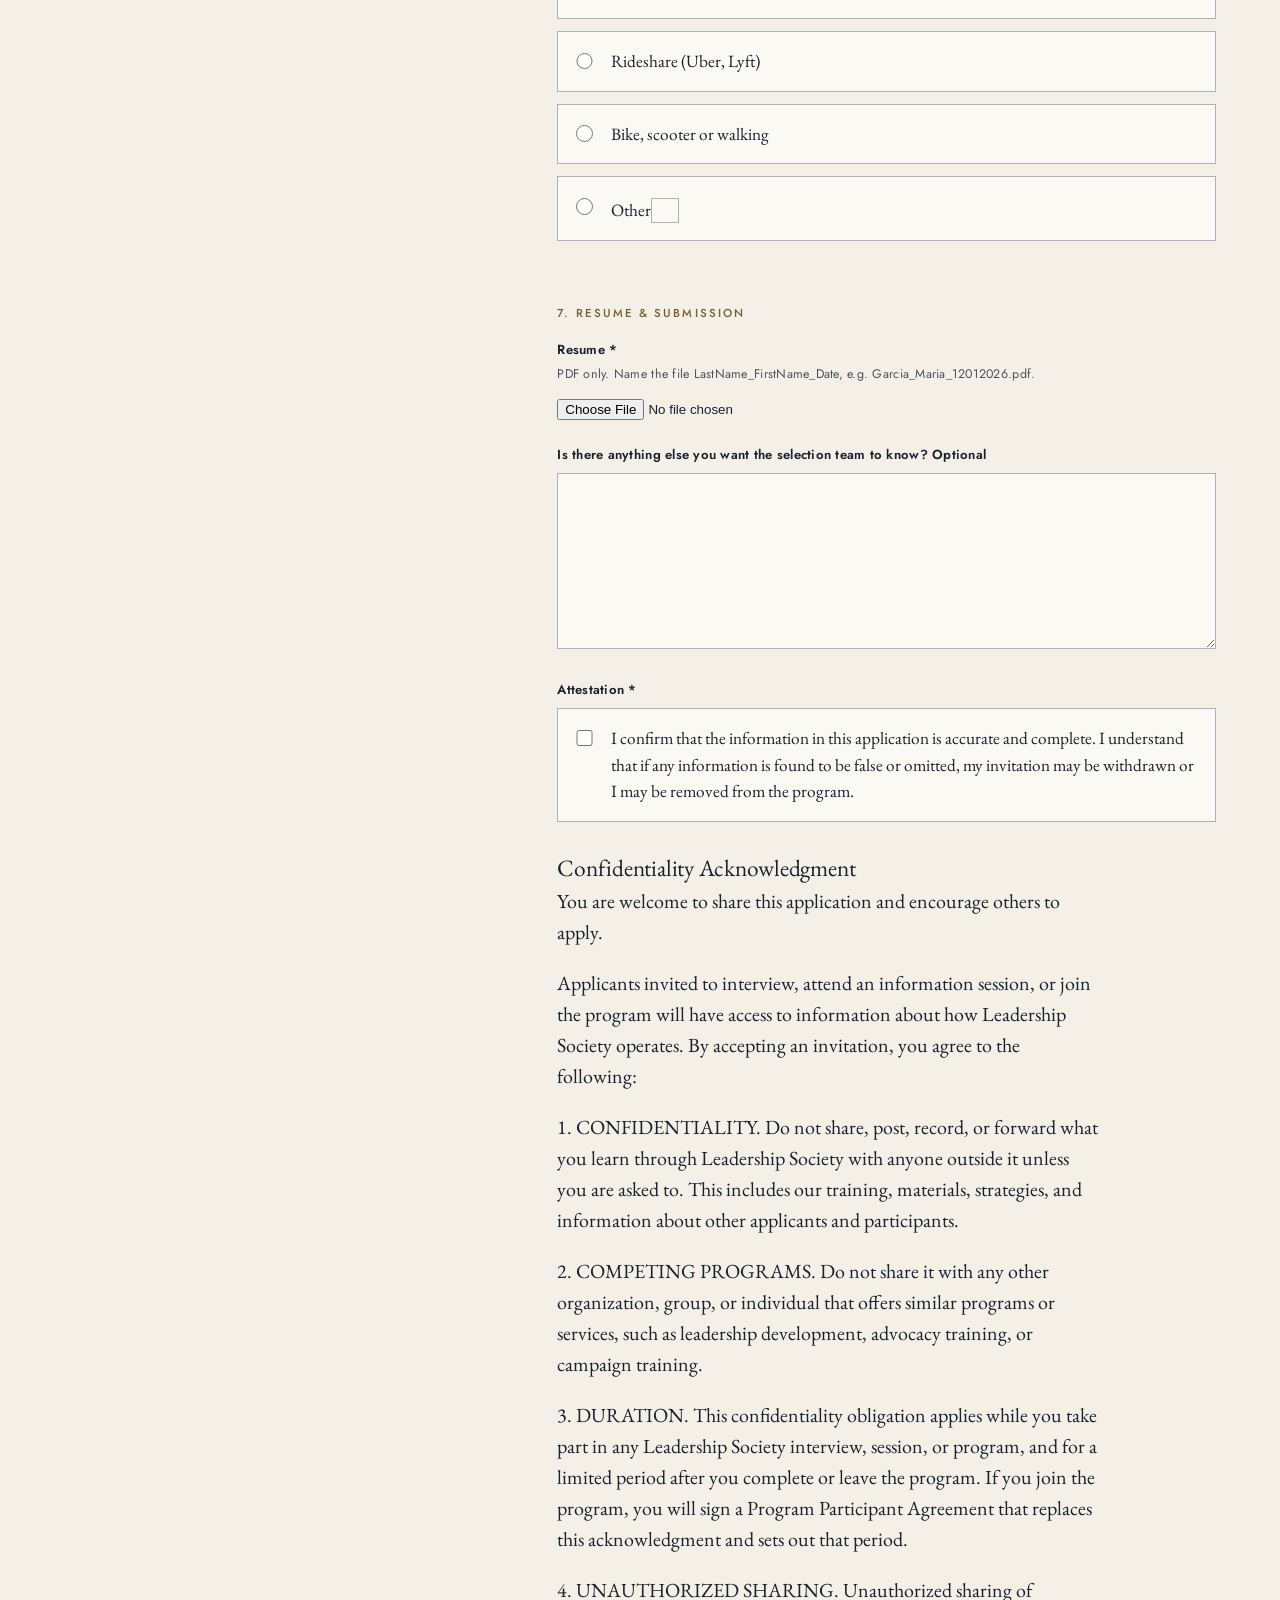
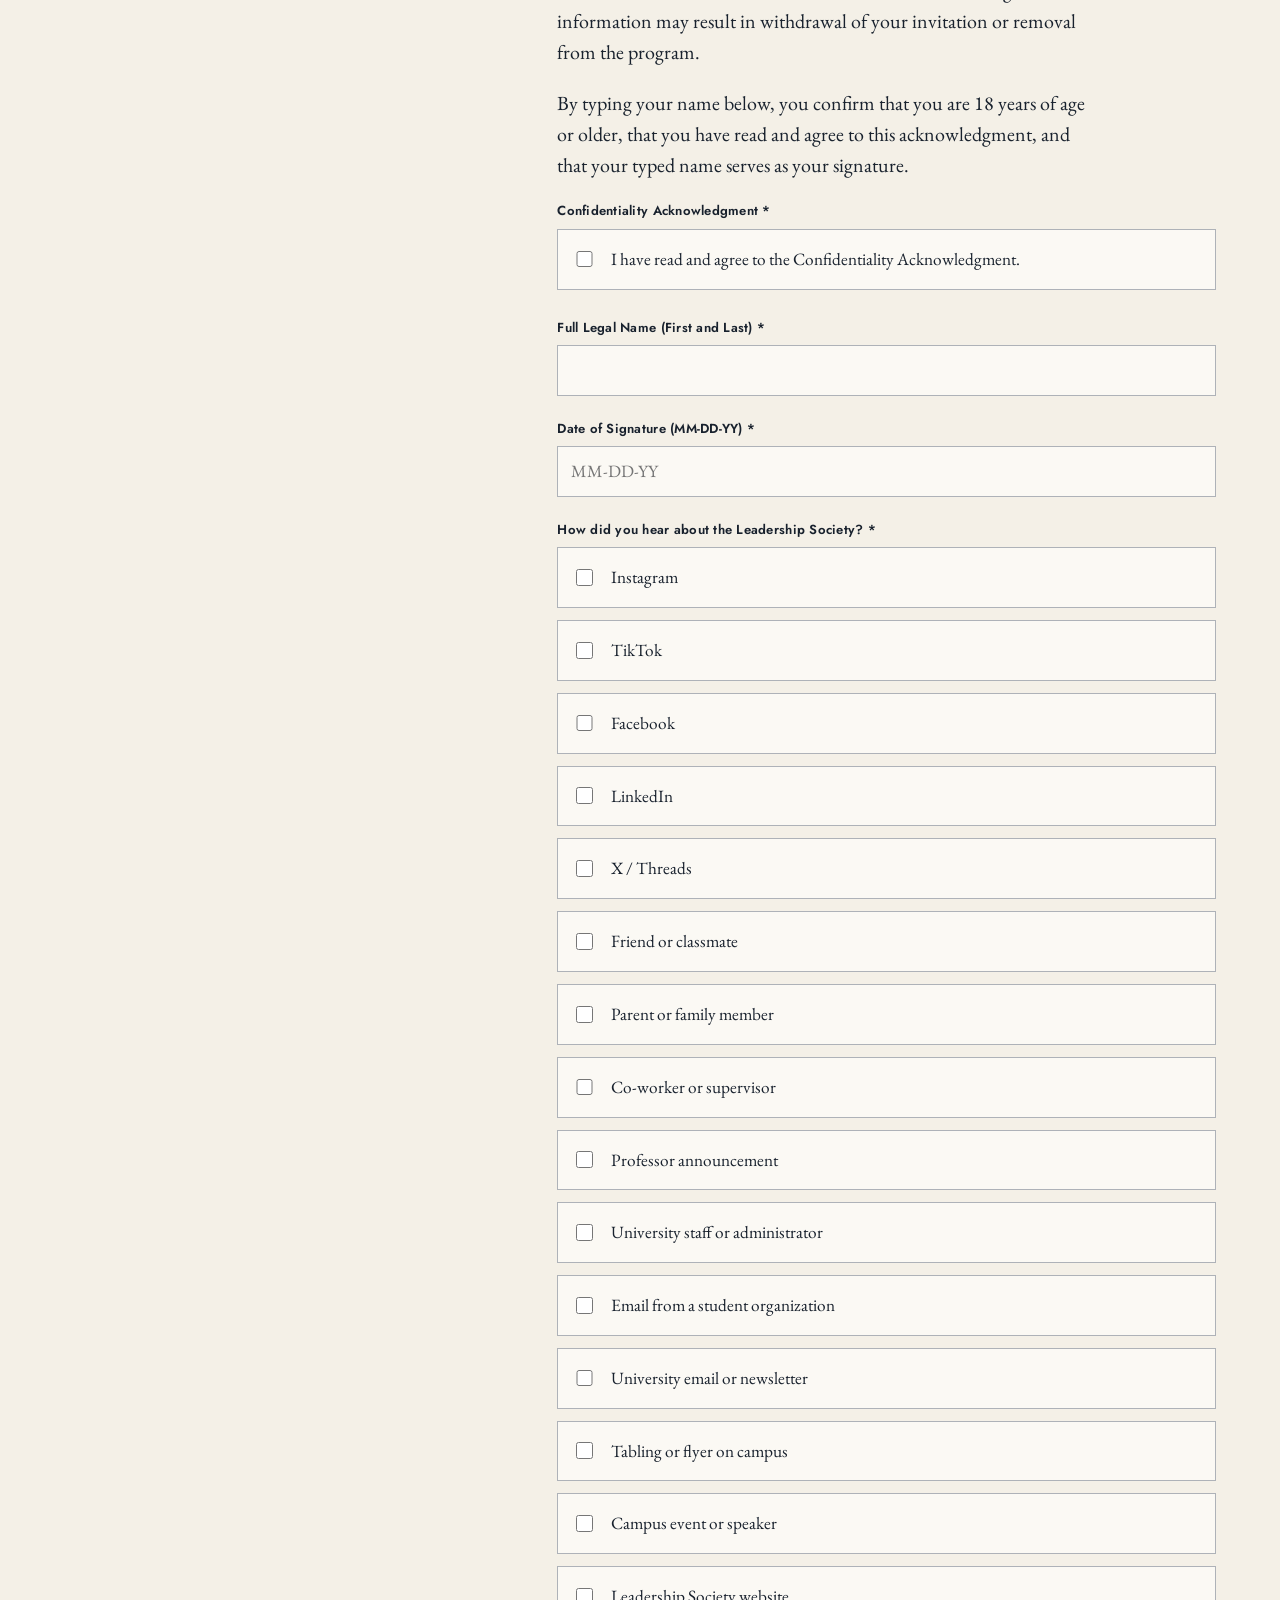
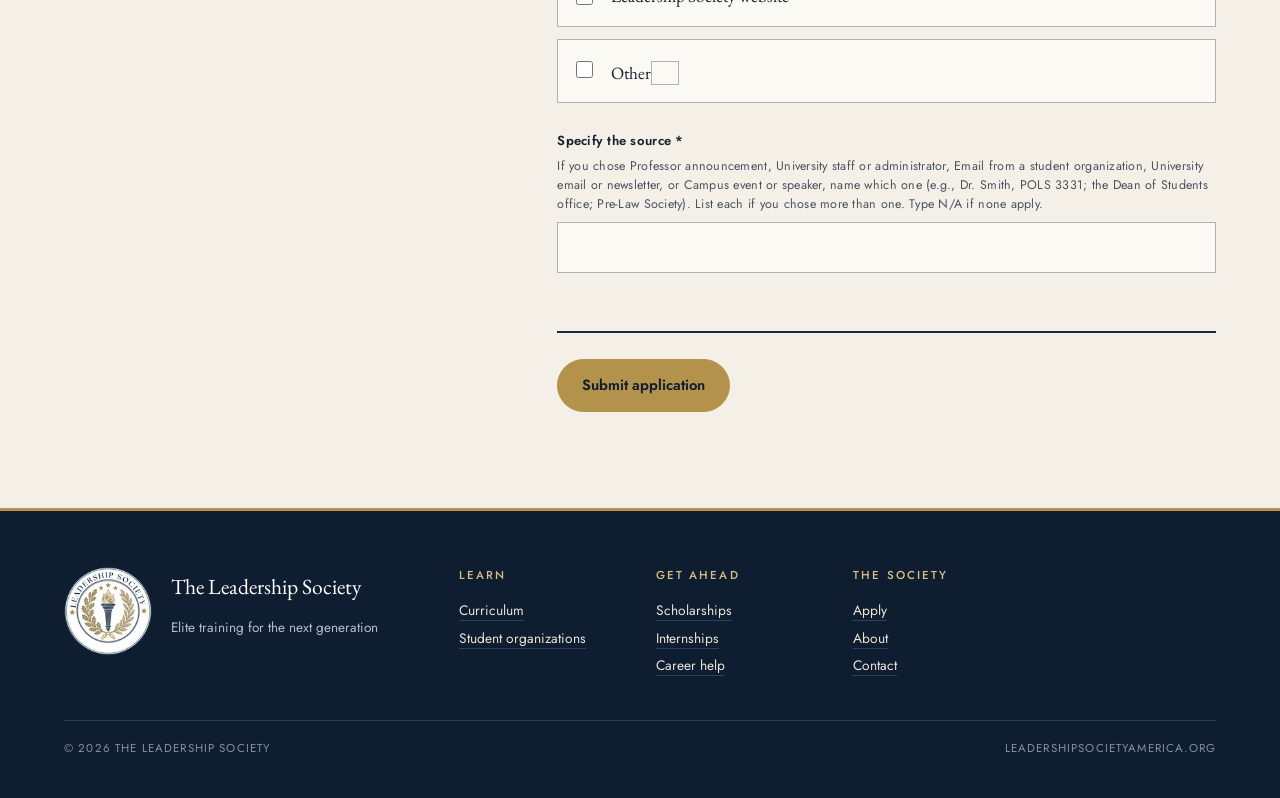
==== commit dc978a0f: "Ben's round 2 edits: application form, photos, icons, FAQ and scholarships" ====
--- a/apply.html
+++ b/apply.html
@@ -51,32 +51,84 @@
       </div>
     </aside>
     <div class="form-main">
-      <!-- TODO(application backend): this placeholder form does not submit anywhere. The native 45-question application and its delivery backend are a separate work stream; mount it here (keep id="join-form" or update site.js). Hidden utm_source is filled by site.js. -->
-      <form id="join-form" action="#" method="post" data-endpoint="" novalidate>
+      <form id="application" class="app-form" action="#" method="post" data-endpoint="" novalidate>
+        <div class="app-intro"><p>The Leadership Society trains driven college students in the practical skills of leadership: speaking / conveying a message to large groups, organizing people, building coalitions and turning ideas into results. Our mission is to identify students with the character and work ethic to lead, and to give them the training, network and opportunities to do it well.</p><p>Who should apply. We encourage every student who meets our criteria to apply. Every major, professional field and classification is welcome, from first-year undergraduates to graduate students. Students of any citizenship and immigration status are welcome to apply so long as you are currently enrolled at a college or university.</p><p>Eligibility Requirements: Applicants must be 18 years of age or older and have a cumulative undergraduate GPA of 3.0 or higher.</p><p>This is a selective, cohort-based program. Admitted students train alongside a small group of peers through a structured series of sessions that prepare them for leadership roles on campus and beyond. Cohort members may become eligible for scholarships and for internship opportunities in the Houston area matched to their skills, interests and goals.</p><p>Deadline: Monday, December 28, 2026, at 11:59 PM CST.</p><p>Selected applicants will be invited to an orientation meeting where the program is explained in full.</p><p>For any questions about the Leadership Society or your application, reach out to <a href="mailto:recruitment@leadershipsocietyamerica.org">recruitment@leadershipsocietyamerica.org</a>. Every application will be reviewed.</p></div>
+        <p class="req-note"><span class="req" aria-hidden="true">*</span> Required</p>
         <input type="hidden" name="utm_source" id="utm_source" value="Direct">
-        <fieldset>
-          <legend class="label">About you</legend>
-          <div class="field"><label for="name">Full name</label><input type="text" id="name" name="name" autocomplete="name" required aria-describedby="name-err"><span class="error" id="name-err" aria-live="polite"></span></div>
-          <div class="field"><label for="email">Email <span class="hint">Your college email is preferred.</span></label><input type="email" id="email" name="email" autocomplete="email" inputmode="email" required aria-describedby="email-err"><span class="error" id="email-err" aria-live="polite"></span></div>
-          <div class="field-row">
-            <div class="field"><label for="role">I am</label><select id="role" name="role" required aria-describedby="role-err"><option value="">Select</option><option>A college student</option><option>A graduate student</option><option>An educator or adviser</option><option>Other</option></select><span class="error" id="role-err" aria-live="polite"></span></div>
-            <div class="field"><label for="college">College or university <span class="hint">Optional</span></label><input type="text" id="college" name="college" autocomplete="organization"></div>
-          </div>
-        </fieldset>
-        <fieldset aria-describedby="goal-err">
-          <legend class="label">I want to&hellip; <span class="hint" style="display:inline;text-transform:none;letter-spacing:0">Pick any</span></legend>
-          <div class="chk"><label class="choice"><input type="checkbox" name="goal" value="training"><span>Learn the fundamentals</span></label><label class="choice"><input type="checkbox" name="goal" value="advocacy"><span>Advocacy and outreach</span></label><label class="choice"><input type="checkbox" name="goal" value="network"><span>Build my network</span></label><label class="choice"><input type="checkbox" name="goal" value="internship"><span>Find an internship</span></label><label class="choice"><input type="checkbox" name="goal" value="scholarship"><span>Be considered for scholarships</span></label><label class="choice"><input type="checkbox" name="goal" value="organization"><span>Lead a student organization</span></label></div>
-          <span class="error" id="goal-err" aria-live="polite"></span>
-        </fieldset>
-        <fieldset>
-          <legend class="label">Session of most interest <span class="hint" style="display:inline;text-transform:none;letter-spacing:0">Optional</span></legend>
-          <div class="field"><label for="training">Session</label><select id="training" name="training"><option value="">No preference</option><option value="speaking">Speaking to a room</option><option value="meetings">Running a meeting</option><option value="peers">Leading your peers</option><option value="student-org">Leading a student organization</option><option value="coalitions">Bringing people together</option><option value="advocacy">Advocating on campus</option><option value="sales">Sales and marketing</option><option value="internship">Starting an internship</option><option value="resume">R&eacute;sum&eacute;s and interviews</option></select></div>
-        </fieldset>
+        <div class="hp" aria-hidden="true"><label for="website">Leave this empty</label><input type="text" id="website" name="website" tabindex="-1" autocomplete="off"></div>
+        <fieldset class="app-section" id="sec-s2">
+  <legend class="label">1. Contact information</legend>
+  <div class="field q" data-n="1a" data-q="Legal First Name" data-type="text" data-required="1"><label for="q1a">Legal First Name <span class="req" aria-hidden="true">*</span></label><input type="text" id="q1a" name="q1a" autocomplete="given-name" required aria-required="true" aria-describedby="q1a-err"><span class="error" id="q1a-err" aria-live="polite"></span></div>
+  <div class="field q" data-n="1b" data-q="Legal Middle Name" data-type="text"><label for="q1b">Legal Middle Name <span class="opt">Optional</span></label><input type="text" id="q1b" name="q1b" autocomplete="additional-name" aria-describedby="q1b-err"><span class="error" id="q1b-err" aria-live="polite"></span></div>
+  <div class="field q" data-n="1c" data-q="Legal Last Name" data-type="text" data-required="1"><label for="q1c">Legal Last Name <span class="req" aria-hidden="true">*</span></label><input type="text" id="q1c" name="q1c" autocomplete="family-name" required aria-required="true" aria-describedby="q1c-err"><span class="error" id="q1c-err" aria-live="polite"></span></div>
+  <div class="field q" data-n="1d" data-q="Preferred name" data-type="text"><label for="q1d">Preferred name <span class="opt">Optional</span><span class="hint" id="q1d-hint">If different from your legal first name.</span></label><input type="text" id="q1d" name="q1d" aria-describedby="q1d-err q1d-hint"><span class="error" id="q1d-err" aria-live="polite"></span></div>
+  <div class="field q" data-n="2" data-q="Date of birth" data-type="text" data-required="1" data-pattern="^(0[1-9]|1[0-2])/(0[1-9]|[12]\d|3[01])/(19|20)\d{2}$" data-msg="Enter your date of birth as MM/DD/YYYY, e.g. 04/27/2005."><label for="q2">Date of birth <span class="req" aria-hidden="true">*</span><span class="hint" id="q2-hint">MM/DD/YYYY</span></label><input type="text" id="q2" name="q2" inputmode="numeric" placeholder="MM/DD/YYYY" required aria-required="true" aria-describedby="q2-err q2-hint"><span class="error" id="q2-err" aria-live="polite"></span></div>
+  <fieldset class="field q group" data-n="3" data-q="Enrollment confirmation" data-type="checkbox" data-required="1" aria-describedby="q3-err"><legend class="group-label">Enrollment confirmation <span class="req" aria-hidden="true">*</span></legend><div class="choices"><label class="choice"><input type="checkbox" name="q3" value="I am currently enrolled at a college or university. High school students taking dual-credit or other college-level courses are not eligible."><span>I am currently enrolled at a college or university. High school students taking dual-credit or other college-level courses are not eligible.</span></label></div><span class="error" id="q3-err" aria-live="polite"></span></fieldset>
+  <div class="field q" data-n="4" data-q="University you currently attend" data-type="text" data-required="1"><label for="q4">University you currently attend <span class="req" aria-hidden="true">*</span></label><input type="text" id="q4" name="q4" required aria-required="true" aria-describedby="q4-err"><span class="error" id="q4-err" aria-live="polite"></span></div>
+  <div class="field q" data-n="5a" data-q="Primary email" data-type="text" data-required="1" data-email="1"><label for="q5a">Primary email <span class="req" aria-hidden="true">*</span></label><input type="email" id="q5a" name="q5a" autocomplete="email" inputmode="email" required aria-required="true" aria-describedby="q5a-err"><span class="error" id="q5a-err" aria-live="polite"></span></div>
+  <div class="field q" data-n="5b" data-q="Mobile phone" data-type="text" data-required="1" data-pattern="^\(\d{3}\) \d{3}-\d{4}$" data-msg="Enter a 10-digit U.S. number as (XXX) XXX-XXXX."><label for="q5b">Mobile phone <span class="req" aria-hidden="true">*</span><span class="hint" id="q5b-hint">U.S. number in this format: (713) 555-0142</span></label><input type="tel" id="q5b" name="q5b" autocomplete="tel-national" inputmode="tel" placeholder="(713) 555-0142" required aria-required="true" aria-describedby="q5b-err q5b-hint"><span class="error" id="q5b-err" aria-live="polite"></span></div>
+  <div class="field q" data-n="6" data-q="Current address" data-type="text" data-required="1"><label for="q6">Current address <span class="req" aria-hidden="true">*</span><span class="hint" id="q6-hint">Street address, city, state, ZIP code</span></label><input type="text" id="q6" name="q6" autocomplete="street-address" required aria-required="true" aria-describedby="q6-err q6-hint"><span class="error" id="q6-err" aria-live="polite"></span></div>
+  <fieldset class="field q group" data-n="7" data-q="Where do you currently reside during the academic semester?" data-type="radio" aria-describedby="q7-err"><legend class="group-label">Where do you currently reside during the academic semester? <span class="opt">Optional</span></legend><div class="choices"><label class="choice"><input type="radio" name="q7" value="On campus (residence hall or campus apartment)"><span>On campus (residence hall or campus apartment)</span></label><label class="choice"><input type="radio" name="q7" value="Off campus, within about 2 miles"><span>Off campus, within about 2 miles</span></label><label class="choice"><input type="radio" name="q7" value="Off campus, 2–10 miles away"><span>Off campus, 2–10 miles away</span></label><label class="choice"><input type="radio" name="q7" value="Commute more than 10 miles"><span>Commute more than 10 miles</span></label></div><span class="error" id="q7-err" aria-live="polite"></span></fieldset>
+</fieldset>
+<fieldset class="app-section" id="sec-s3">
+  <legend class="label">2. Online presence</legend>
+  <p class="sec-desc">Enter your handle or profile link for each platform. If you don&#x27;t have an account, type N/A.</p>
+  <div class="field q" data-n="8a" data-q="Instagram" data-type="text" data-required="1"><label for="q8a">Instagram <span class="req" aria-hidden="true">*</span></label><input type="text" id="q8a" name="q8a" required aria-required="true" aria-describedby="q8a-err"><span class="error" id="q8a-err" aria-live="polite"></span></div>
+  <div class="field q" data-n="8b" data-q="LinkedIn" data-type="text" data-required="1"><label for="q8b">LinkedIn <span class="req" aria-hidden="true">*</span></label><input type="text" id="q8b" name="q8b" required aria-required="true" aria-describedby="q8b-err"><span class="error" id="q8b-err" aria-live="polite"></span></div>
+  <div class="field q" data-n="8c" data-q="X" data-type="text" data-required="1"><label for="q8c">X <span class="req" aria-hidden="true">*</span></label><input type="text" id="q8c" name="q8c" required aria-required="true" aria-describedby="q8c-err"><span class="error" id="q8c-err" aria-live="polite"></span></div>
+  <div class="field q" data-n="8d" data-q="Threads" data-type="text" data-required="1"><label for="q8d">Threads <span class="req" aria-hidden="true">*</span></label><input type="text" id="q8d" name="q8d" required aria-required="true" aria-describedby="q8d-err"><span class="error" id="q8d-err" aria-live="polite"></span></div>
+  <div class="field q" data-n="8e" data-q="Facebook" data-type="text" data-required="1"><label for="q8e">Facebook <span class="req" aria-hidden="true">*</span></label><input type="text" id="q8e" name="q8e" required aria-required="true" aria-describedby="q8e-err"><span class="error" id="q8e-err" aria-live="polite"></span></div>
+  <div class="field q" data-n="8f" data-q="TikTok" data-type="text" data-required="1"><label for="q8f">TikTok <span class="req" aria-hidden="true">*</span></label><input type="text" id="q8f" name="q8f" required aria-required="true" aria-describedby="q8f-err"><span class="error" id="q8f-err" aria-live="polite"></span></div>
+  <div class="field q" data-n="8g" data-q="YouTube" data-type="text" data-required="1"><label for="q8g">YouTube <span class="req" aria-hidden="true">*</span></label><input type="text" id="q8g" name="q8g" required aria-required="true" aria-describedby="q8g-err"><span class="error" id="q8g-err" aria-live="polite"></span></div>
+</fieldset>
+<fieldset class="app-section" id="sec-s4">
+  <legend class="label">3. Current academics plan</legend>
+  <div class="field q" data-n="9a" data-q="Degree(s), program(s) and major(s) pursued" data-type="text" data-required="1"><label for="q9a">Degree(s), program(s) and major(s) pursued <span class="req" aria-hidden="true">*</span><span class="hint" id="q9a-hint">e.g., B.A. in Political Science; M.P.A. List every degree and major, including your graduate program if you have one.</span></label><input type="text" id="q9a" name="q9a" required aria-required="true" aria-describedby="q9a-err q9a-hint"><span class="error" id="q9a-err" aria-live="polite"></span></div>
+  <div class="field q" data-n="9b" data-q="Minor(s) and certificates" data-type="text" data-required="1"><label for="q9b">Minor(s) and certificates <span class="req" aria-hidden="true">*</span><span class="hint" id="q9b-hint">Type N/A if none.</span></label><input type="text" id="q9b" name="q9b" required aria-required="true" aria-describedby="q9b-err q9b-hint"><span class="error" id="q9b-err" aria-live="polite"></span></div>
+  <fieldset class="field q group" data-n="10" data-q="Classification" data-type="radio" data-required="1" aria-describedby="q10-err q10-hint"><legend class="group-label">Classification <span class="req" aria-hidden="true">*</span><span class="hint" id="q10-hint">If you choose Other, explain in the box next to it.</span></legend><div class="choices cols-2"><label class="choice"><input type="radio" name="q10" value="First-year"><span>First-year</span></label><label class="choice"><input type="radio" name="q10" value="Sophomore"><span>Sophomore</span></label><label class="choice"><input type="radio" name="q10" value="Junior"><span>Junior</span></label><label class="choice"><input type="radio" name="q10" value="Senior"><span>Senior</span></label><label class="choice"><input type="radio" name="q10" value="Fifth-year+"><span>Fifth-year+</span></label><label class="choice"><input type="radio" name="q10" value="Graduate / professional"><span>Graduate / professional</span></label><label class="choice"><input type="radio" name="q10" value="PhD candidate"><span>PhD candidate</span></label><label class="choice choice-other"><input type="radio" name="q10" value="__other__" data-other="q10-other"><span>Other<input type="text" class="other-text" id="q10-other" name="q10-other" aria-label="Classification: other" placeholder="Please specify"></span></label></div><span class="error" id="q10-err" aria-live="polite"></span></fieldset>
+  <fieldset class="field q group" data-n="11" data-q="Expected graduation term" data-type="radio" data-required="1" aria-describedby="q11-err q11-hint"><legend class="group-label">Expected graduation term <span class="req" aria-hidden="true">*</span><span class="hint" id="q11-hint">If none of these fit (for example, a later or unusual graduation timeline), choose Other and specify.</span></legend><div class="choices cols-2"><label class="choice"><input type="radio" name="q11" value="Spring 2027"><span>Spring 2027</span></label><label class="choice"><input type="radio" name="q11" value="Summer 2027"><span>Summer 2027</span></label><label class="choice"><input type="radio" name="q11" value="Fall 2027"><span>Fall 2027</span></label><label class="choice"><input type="radio" name="q11" value="Spring 2028"><span>Spring 2028</span></label><label class="choice"><input type="radio" name="q11" value="Summer 2028"><span>Summer 2028</span></label><label class="choice"><input type="radio" name="q11" value="Fall 2028"><span>Fall 2028</span></label><label class="choice"><input type="radio" name="q11" value="Spring 2029"><span>Spring 2029</span></label><label class="choice"><input type="radio" name="q11" value="Summer 2029"><span>Summer 2029</span></label><label class="choice"><input type="radio" name="q11" value="Fall 2029"><span>Fall 2029</span></label><label class="choice"><input type="radio" name="q11" value="Spring 2030"><span>Spring 2030</span></label><label class="choice"><input type="radio" name="q11" value="Summer 2030"><span>Summer 2030</span></label><label class="choice"><input type="radio" name="q11" value="Fall 2030"><span>Fall 2030</span></label><label class="choice"><input type="radio" name="q11" value="Spring 2031"><span>Spring 2031</span></label><label class="choice"><input type="radio" name="q11" value="Summer 2031"><span>Summer 2031</span></label><label class="choice choice-other"><input type="radio" name="q11" value="__other__" data-other="q11-other"><span>Other<input type="text" class="other-text" id="q11-other" name="q11-other" aria-label="Expected graduation term: other" placeholder="Please specify"></span></label></div><span class="error" id="q11-err" aria-live="polite"></span></fieldset>
+  <div class="field q" data-n="12" data-q="Approximately how many credit hours do you have left before graduation, including this semester?" data-type="text" data-required="1" data-min="0" data-max="200" data-msg="Please enter a number between 0 and 200."><label for="q12">Approximately how many credit hours do you have left before graduation, including this semester? <span class="req" aria-hidden="true">*</span></label><input type="text" id="q12" name="q12" inputmode="numeric" required aria-required="true" aria-describedby="q12-err"><span class="error" id="q12-err" aria-live="polite"></span></div>
+  <div class="field q" data-n="13" data-q="What are your expected responsibilities for the Spring 2027 semester?" data-type="paragraph" data-required="1"><label for="q13">What are your expected responsibilities for the Spring 2027 semester? <span class="req" aria-hidden="true">*</span><span class="hint" id="q13-hint">Include your planned credit load and anything demanding within it, plus research, fellowships, jobs, athletics or leadership roles. Example: 15 credit hours, including a 4-credit 4000-level biology lab; 10 hours/week as a research assistant; captain of club soccer.</span></label><textarea id="q13" name="q13" required aria-required="true" aria-describedby="q13-err q13-hint"></textarea><span class="error" id="q13-err" aria-live="polite"></span></div>
+  <div class="field q" data-n="14" data-q="In total, how many hours per week will those responsibilities take outside of class?" data-type="dropdown" data-required="1"><label for="q14">In total, how many hours per week will those responsibilities take outside of class? <span class="req" aria-hidden="true">*</span></label><select id="q14" name="q14" required aria-required="true" aria-describedby="q14-err"><option value="">Select</option><option>Under 10</option><option>10–19</option><option>20–29</option><option>30–39</option><option>40+</option></select><span class="error" id="q14-err" aria-live="polite"></span></div>
+  <div class="field q" data-n="15" data-q="Cumulative undergraduate GPA" data-type="text" data-required="1" data-pattern="^\s*(3(\.\d{1,2})?|4(\.0{1,2})?|[Hh]aven.?t received( a)? GPA yet\.?)\s*$" data-msg="Applicants must have a cumulative GPA of 3.0 or higher. Enter it like 3.45, or type: Haven&#x27;t received GPA yet"><label for="q15">Cumulative undergraduate GPA <span class="req" aria-hidden="true">*</span><span class="hint" id="q15-hint">Applicants must have a cumulative undergraduate GPA of 3.0 or higher. First semester? Type: Haven&#x27;t received GPA yet</span></label><input type="text" id="q15" name="q15" required aria-required="true" aria-describedby="q15-err q15-hint"><span class="error" id="q15-err" aria-live="polite"></span></div>
+  <div class="field q" data-n="16" data-q="Major GPA" data-type="text" data-required="1" data-pattern="^\s*([0-3](\.\d{1,2})?|4(\.0{1,2})?|[Hh]aven.?t received( a)? GPA yet\.?|N/A|n/a)\s*$" data-msg="Enter a GPA between 0 and 4.0, like 3.20, or type: Haven&#x27;t received GPA yet"><label for="q16">Major GPA <span class="req" aria-hidden="true">*</span><span class="hint" id="q16-hint">First semester? Type: Haven&#x27;t received GPA yet</span></label><input type="text" id="q16" name="q16" required aria-required="true" aria-describedby="q16-err q16-hint"><span class="error" id="q16-err" aria-live="polite"></span></div>
+  <div class="field q" data-n="17" data-q="Graduate GPA" data-type="text" data-required="1" data-pattern="^\s*([0-3](\.\d{1,2})?|4(\.0{1,2})?|[Hh]aven.?t received( a)? GPA yet\.?|N/A|n/a)\s*$" data-msg="Enter a GPA between 0 and 4.0, N/A, or: Haven&#x27;t received GPA yet"><label for="q17">Graduate GPA <span class="req" aria-hidden="true">*</span><span class="hint" id="q17-hint">Undergraduates: type N/A. First graduate semester? Type: Haven&#x27;t received GPA yet</span></label><input type="text" id="q17" name="q17" required aria-required="true" aria-describedby="q17-err q17-hint"><span class="error" id="q17-err" aria-live="polite"></span></div>
+  <fieldset class="field q group" data-n="18" data-q="Have you received any scholarships, currently or in the past?" data-type="radio" data-required="1" aria-describedby="q18-err"><legend class="group-label">Have you received any scholarships, currently or in the past? <span class="req" aria-hidden="true">*</span></legend><div class="choices"><label class="choice"><input type="radio" name="q18" value="Yes"><span>Yes</span></label><label class="choice"><input type="radio" name="q18" value="No"><span>No</span></label></div><span class="error" id="q18-err" aria-live="polite"></span></fieldset>
+</fieldset>
+<fieldset class="app-section" id="sec-s6">
+  <legend class="label">4. Campus life</legend>
+  <div class="field q" data-n="19" data-q="Current campus involvement" data-type="paragraph" data-required="1"><label for="q19">Current campus involvement <span class="req" aria-hidden="true">*</span><span class="hint" id="q19-hint">List every athletic, professional, academic, political, cultural, service or social organization you&#x27;re involved in. For each, give your position (member, committee, officer, founder), hours per week, and any notable achievements. Include college academic honors too (dean&#x27;s list, honors college, research or academic awards). If none yet, type N/A.</span></label><textarea id="q19" name="q19" required aria-required="true" aria-describedby="q19-err q19-hint"></textarea><span class="error" id="q19-err" aria-live="polite"></span></div>
+  <fieldset class="field q group" data-n="20" data-q="Greek Life Status" data-type="radio" data-required="1" aria-describedby="q20-err q20-hint"><legend class="group-label">Greek Life Status <span class="req" aria-hidden="true">*</span><span class="hint" id="q20-hint">No preference is given to applicants based on Greek life membership.</span></legend><div class="choices"><label class="choice"><input type="radio" name="q20" value="Currently a member"><span>Currently a member</span></label><label class="choice"><input type="radio" name="q20" value="Plan to join this year"><span>Plan to join this year</span></label><label class="choice"><input type="radio" name="q20" value="Interested but undecided"><span>Interested but undecided</span></label><label class="choice"><input type="radio" name="q20" value="Not interested"><span>Not interested</span></label></div><span class="error" id="q20-err" aria-live="polite"></span></fieldset>
+  <div class="field q" data-n="21" data-q="Greek life details" data-type="text" data-required="1"><label for="q21">Greek life details <span class="req" aria-hidden="true">*</span><span class="hint" id="q21-hint">If you&#x27;re in a chapter, list its name, council (IFC, Panhellenic, NPHC, Multicultural Greek Council, professional or honor fraternity) and your position. If you&#x27;re interested in joining, list the organizations and councils. Type N/A if neither.</span></label><input type="text" id="q21" name="q21" required aria-required="true" aria-describedby="q21-err q21-hint"><span class="error" id="q21-err" aria-live="polite"></span></div>
+</fieldset>
+<fieldset class="app-section" id="sec-s10">
+  <legend class="label">5. Character &amp; leadership</legend>
+  <div class="field q" data-n="22" data-q="Why are you applying to the Leadership Society?" data-type="paragraph" data-required="1" data-pattern="^\s*(\S+\s+){249,499}\S+\s*$" data-msg="Please write between 250 and 500 words."><label for="q22">Why are you applying to the Leadership Society? <span class="req" aria-hidden="true">*</span><span class="hint" id="q22-hint">Tell us what you hope to gain from the program, how it fits with your academic and career goals, and what you would bring to a cohort of student leaders. Length: 250–500 words.</span></label><textarea id="q22" name="q22" required aria-required="true" data-words="1" aria-describedby="q22-err q22-hint"></textarea><div class="counter" id="q22-count" aria-live="polite">0 words</div><span class="error" id="q22-err" aria-live="polite"></span></div>
+  <div class="field q" data-n="23" data-q="Describe a time you overcame adversity to reach a goal." data-type="paragraph" data-required="1" data-pattern="^\s*(\S+\s+){249,499}\S+\s*$" data-msg="Please write between 250 and 500 words."><label for="q23">Describe a time you overcame adversity to reach a goal. <span class="req" aria-hidden="true">*</span><span class="hint" id="q23-hint">Academic, professional, business, personal or otherwise. What did it teach you, and where have you applied that lesson since? Stay focused on the core prompt. Length: 250–500 words.</span></label><textarea id="q23" name="q23" required aria-required="true" data-words="1" aria-describedby="q23-err q23-hint"></textarea><div class="counter" id="q23-count" aria-live="polite">0 words</div><span class="error" id="q23-err" aria-live="polite"></span></div>
+</fieldset>
+<fieldset class="app-section" id="sec-s7">
+  <legend class="label">6. Availability</legend>
+  <fieldset class="field q group" data-n="24" data-q="Hours per week you could commit" data-type="radio" data-required="1" aria-describedby="q24-err"><legend class="group-label">Hours per week you could commit <span class="req" aria-hidden="true">*</span></legend><div class="choices"><label class="choice"><input type="radio" name="q24" value="Under 3"><span>Under 3</span></label><label class="choice"><input type="radio" name="q24" value="3–5"><span>3–5</span></label><label class="choice"><input type="radio" name="q24" value="6–10"><span>6–10</span></label><label class="choice"><input type="radio" name="q24" value="11–15"><span>11–15</span></label><label class="choice"><input type="radio" name="q24" value="15+"><span>15+</span></label></div><span class="error" id="q24-err" aria-live="polite"></span></fieldset>
+  <fieldset class="field q group" data-n="25" data-q="Weekly availability" data-type="cbgrid" data-required="1" aria-describedby="q25-err q25-hint"><legend class="group-label">Weekly availability <span class="req" aria-hidden="true">*</span><span class="hint" id="q25-hint">Check every block when you&#x27;re usually free.</span></legend><div class="grid-scroll"><table class="avail"><tr><th scope="col"><span class="sr-only">Time of day</span></th><th scope="col">Mon</th><th scope="col">Tue</th><th scope="col">Wed</th><th scope="col">Thu</th><th scope="col">Fri</th><th scope="col">Sat</th><th scope="col">Sun</th></tr><tr><th scope="row">Morning</th><td><input type="checkbox" name="q25" value="Mon Morning" aria-label="Mon morning"></td><td><input type="checkbox" name="q25" value="Tue Morning" aria-label="Tue morning"></td><td><input type="checkbox" name="q25" value="Wed Morning" aria-label="Wed morning"></td><td><input type="checkbox" name="q25" value="Thu Morning" aria-label="Thu morning"></td><td><input type="checkbox" name="q25" value="Fri Morning" aria-label="Fri morning"></td><td><input type="checkbox" name="q25" value="Sat Morning" aria-label="Sat morning"></td><td><input type="checkbox" name="q25" value="Sun Morning" aria-label="Sun morning"></td></tr><tr><th scope="row">Afternoon</th><td><input type="checkbox" name="q25" value="Mon Afternoon" aria-label="Mon afternoon"></td><td><input type="checkbox" name="q25" value="Tue Afternoon" aria-label="Tue afternoon"></td><td><input type="checkbox" name="q25" value="Wed Afternoon" aria-label="Wed afternoon"></td><td><input type="checkbox" name="q25" value="Thu Afternoon" aria-label="Thu afternoon"></td><td><input type="checkbox" name="q25" value="Fri Afternoon" aria-label="Fri afternoon"></td><td><input type="checkbox" name="q25" value="Sat Afternoon" aria-label="Sat afternoon"></td><td><input type="checkbox" name="q25" value="Sun Afternoon" aria-label="Sun afternoon"></td></tr><tr><th scope="row">Evening</th><td><input type="checkbox" name="q25" value="Mon Evening" aria-label="Mon evening"></td><td><input type="checkbox" name="q25" value="Tue Evening" aria-label="Tue evening"></td><td><input type="checkbox" name="q25" value="Wed Evening" aria-label="Wed evening"></td><td><input type="checkbox" name="q25" value="Thu Evening" aria-label="Thu evening"></td><td><input type="checkbox" name="q25" value="Fri Evening" aria-label="Fri evening"></td><td><input type="checkbox" name="q25" value="Sat Evening" aria-label="Sat evening"></td><td><input type="checkbox" name="q25" value="Sun Evening" aria-label="Sun evening"></td></tr></table></div><span class="error" id="q25-err" aria-live="polite"></span></fieldset>
+  <fieldset class="field q group" data-n="26" data-q="What is your primary mode of transportation?" data-type="radio" data-required="1" aria-describedby="q26-err"><legend class="group-label">What is your primary mode of transportation? <span class="req" aria-hidden="true">*</span></legend><div class="choices"><label class="choice"><input type="radio" name="q26" value="My own car"><span>My own car</span></label><label class="choice"><input type="radio" name="q26" value="Carpool or rides from family or friends"><span>Carpool or rides from family or friends</span></label><label class="choice"><input type="radio" name="q26" value="Public transit (bus or rail)"><span>Public transit (bus or rail)</span></label><label class="choice"><input type="radio" name="q26" value="Rideshare (Uber, Lyft)"><span>Rideshare (Uber, Lyft)</span></label><label class="choice"><input type="radio" name="q26" value="Bike, scooter or walking"><span>Bike, scooter or walking</span></label><label class="choice choice-other"><input type="radio" name="q26" value="__other__" data-other="q26-other"><span>Other<input type="text" class="other-text" id="q26-other" name="q26-other" aria-label="What is your primary mode of transportation?: other" placeholder="Please specify"></span></label></div><span class="error" id="q26-err" aria-live="polite"></span></fieldset>
+</fieldset>
+<fieldset class="app-section" id="sec-s14">
+  <legend class="label">7. Resume &amp; submission</legend>
+  <div class="field q" data-n="27" data-q="Resume" data-type="upload" data-required="1"><label for="q27">Resume <span class="req" aria-hidden="true">*</span><span class="hint" id="q27-hint">PDF only. Name the file LastName_FirstName_Date, e.g. Garcia_Maria_12012026.pdf.</span></label><input type="file" id="q27" name="q27" accept="application/pdf,.pdf" required aria-required="true" aria-describedby="q27-err q27-hint"><span class="error" id="q27-err" aria-live="polite"></span></div>
+  <div class="field q" data-n="28" data-q="Is there anything else you want the selection team to know?" data-type="paragraph"><label for="q28">Is there anything else you want the selection team to know? <span class="opt">Optional</span></label><textarea id="q28" name="q28" aria-describedby="q28-err"></textarea><span class="error" id="q28-err" aria-live="polite"></span></div>
+  <fieldset class="field q group" data-n="29" data-q="Attestation" data-type="checkbox" data-required="1" aria-describedby="q29-err"><legend class="group-label">Attestation <span class="req" aria-hidden="true">*</span></legend><div class="choices"><label class="choice"><input type="checkbox" name="q29" value="I confirm that the information in this application is accurate and complete. I understand that if any information is found to be false or omitted, my invitation may be withdrawn or I may be removed from the program."><span>I confirm that the information in this application is accurate and complete. I understand that if any information is found to be false or omitted, my invitation may be withdrawn or I may be removed from the program.</span></label></div><span class="error" id="q29-err" aria-live="polite"></span></fieldset>
+  <div class="app-info" id="confidentiality"><h3>Confidentiality Acknowledgment</h3><p>You are welcome to share this application and encourage others to apply.</p><p>Applicants invited to interview, attend an information session, or join the program will have access to information about how Leadership Society operates. By accepting an invitation, you agree to the following:</p><p>1. CONFIDENTIALITY. Do not share, post, record, or forward what you learn through Leadership Society with anyone outside it unless you are asked to. This includes our training, materials, strategies, and information about other applicants and participants.</p><p>2. COMPETING PROGRAMS. Do not share it with any other organization, group, or individual that offers similar programs or services, such as leadership development, advocacy training, or campaign training.</p><p>3. DURATION. This confidentiality obligation applies while you take part in any Leadership Society interview, session, or program, and for a limited period after you complete or leave the program. If you join the program, you will sign a Program Participant Agreement that replaces this acknowledgment and sets out that period.</p><p>4. UNAUTHORIZED SHARING. Unauthorized sharing of information may result in withdrawal of your invitation or removal from the program.</p><p>By typing your name below, you confirm that you are 18 years of age or older, that you have read and agree to this acknowledgment, and that your typed name serves as your signature.</p></div>
+  <fieldset class="field q group" data-n="30" data-q="Confidentiality Acknowledgment" data-type="checkbox" data-required="1" aria-describedby="q30-err"><legend class="group-label">Confidentiality Acknowledgment <span class="req" aria-hidden="true">*</span></legend><div class="choices"><label class="choice"><input type="checkbox" name="q30" value="I have read and agree to the Confidentiality Acknowledgment."><span>I have read and agree to the Confidentiality Acknowledgment.</span></label></div><span class="error" id="q30-err" aria-live="polite"></span></fieldset>
+  <div class="field q" data-n="31" data-q="Full Legal Name (First and Last)" data-type="text" data-required="1"><label for="q31">Full Legal Name (First and Last) <span class="req" aria-hidden="true">*</span></label><input type="text" id="q31" name="q31" required aria-required="true" aria-describedby="q31-err"><span class="error" id="q31-err" aria-live="polite"></span></div>
+  <div class="field q" data-n="32" data-q="Date of Signature (MM-DD-YY)" data-type="text" data-required="1" data-pattern="^(0[1-9]|1[0-2])-(0[1-9]|[12][0-9]|3[01])-[0-9]{2}$" data-msg="Enter today&#x27;s date as MM-DD-YY, e.g. 11-20-26."><label for="q32">Date of Signature (MM-DD-YY) <span class="req" aria-hidden="true">*</span></label><input type="text" id="q32" name="q32" inputmode="numeric" placeholder="MM-DD-YY" required aria-required="true" aria-describedby="q32-err"><span class="error" id="q32-err" aria-live="polite"></span></div>
+  <fieldset class="field q group" data-n="33a" data-q="How did you hear about the Leadership Society?" data-type="checkbox" data-required="1" aria-describedby="q33a-err"><legend class="group-label">How did you hear about the Leadership Society? <span class="req" aria-hidden="true">*</span></legend><div class="choices cols-2"><label class="choice"><input type="checkbox" name="q33a" value="Instagram"><span>Instagram</span></label><label class="choice"><input type="checkbox" name="q33a" value="TikTok"><span>TikTok</span></label><label class="choice"><input type="checkbox" name="q33a" value="Facebook"><span>Facebook</span></label><label class="choice"><input type="checkbox" name="q33a" value="LinkedIn"><span>LinkedIn</span></label><label class="choice"><input type="checkbox" name="q33a" value="X / Threads"><span>X / Threads</span></label><label class="choice"><input type="checkbox" name="q33a" value="Friend or classmate"><span>Friend or classmate</span></label><label class="choice"><input type="checkbox" name="q33a" value="Parent or family member"><span>Parent or family member</span></label><label class="choice"><input type="checkbox" name="q33a" value="Co-worker or supervisor"><span>Co-worker or supervisor</span></label><label class="choice"><input type="checkbox" name="q33a" value="Professor announcement"><span>Professor announcement</span></label><label class="choice"><input type="checkbox" name="q33a" value="University staff or administrator"><span>University staff or administrator</span></label><label class="choice"><input type="checkbox" name="q33a" value="Email from a student organization"><span>Email from a student organization</span></label><label class="choice"><input type="checkbox" name="q33a" value="University email or newsletter"><span>University email or newsletter</span></label><label class="choice"><input type="checkbox" name="q33a" value="Tabling or flyer on campus"><span>Tabling or flyer on campus</span></label><label class="choice"><input type="checkbox" name="q33a" value="Campus event or speaker"><span>Campus event or speaker</span></label><label class="choice"><input type="checkbox" name="q33a" value="Leadership Society website"><span>Leadership Society website</span></label><label class="choice choice-other"><input type="checkbox" name="q33a" value="__other__" data-other="q33a-other"><span>Other<input type="text" class="other-text" id="q33a-other" name="q33a-other" aria-label="How did you hear about the Leadership Society?: other" placeholder="Please specify"></span></label></div><span class="error" id="q33a-err" aria-live="polite"></span></fieldset>
+  <div class="field q" data-n="33b" data-q="Specify the source" data-type="text" data-required="1"><label for="q33b">Specify the source <span class="req" aria-hidden="true">*</span><span class="hint" id="q33b-hint">If you chose Professor announcement, University staff or administrator, Email from a student organization, University email or newsletter, or Campus event or speaker, name which one (e.g., Dr. Smith, POLS 3331; the Dean of Students office; Pre-Law Society). List each if you chose more than one. Type N/A if none apply.</span></label><input type="text" id="q33b" name="q33b" required aria-required="true" aria-describedby="q33b-err q33b-hint"><span class="error" id="q33b-err" aria-live="polite"></span></div>
+</fieldset>
         <div class="form-actions">
           <button class="btn btn-gold" type="submit">Submit application</button>
-          
         </div>
-        <div class="form-status" id="form-status" role="status" hidden></div>
+        <div class="form-status" id="form-status" role="status" tabindex="-1" hidden></div>
+        <div class="app-confirm" id="app-confirm" tabindex="-1" hidden><h2 class="h2">Application received.</h2><p>Thank you for applying to the Leadership Society. Every application is read by our selection team. If selected, you&#x27;ll receive an invitation to orientation from <a href="mailto:recruitment@leadershipsocietyamerica.org">recruitment@leadershipsocietyamerica.org</a>. Please add it to your contacts so it doesn&#x27;t land in spam.</p></div>
       </form>
     </div>
   </div>
@@ -106,5 +158,6 @@
   </div>
 </footer>
 <script src="/assets/site.js" defer></script>
+<script src="/assets/apply.js" defer></script>
 </body>
 </html>
